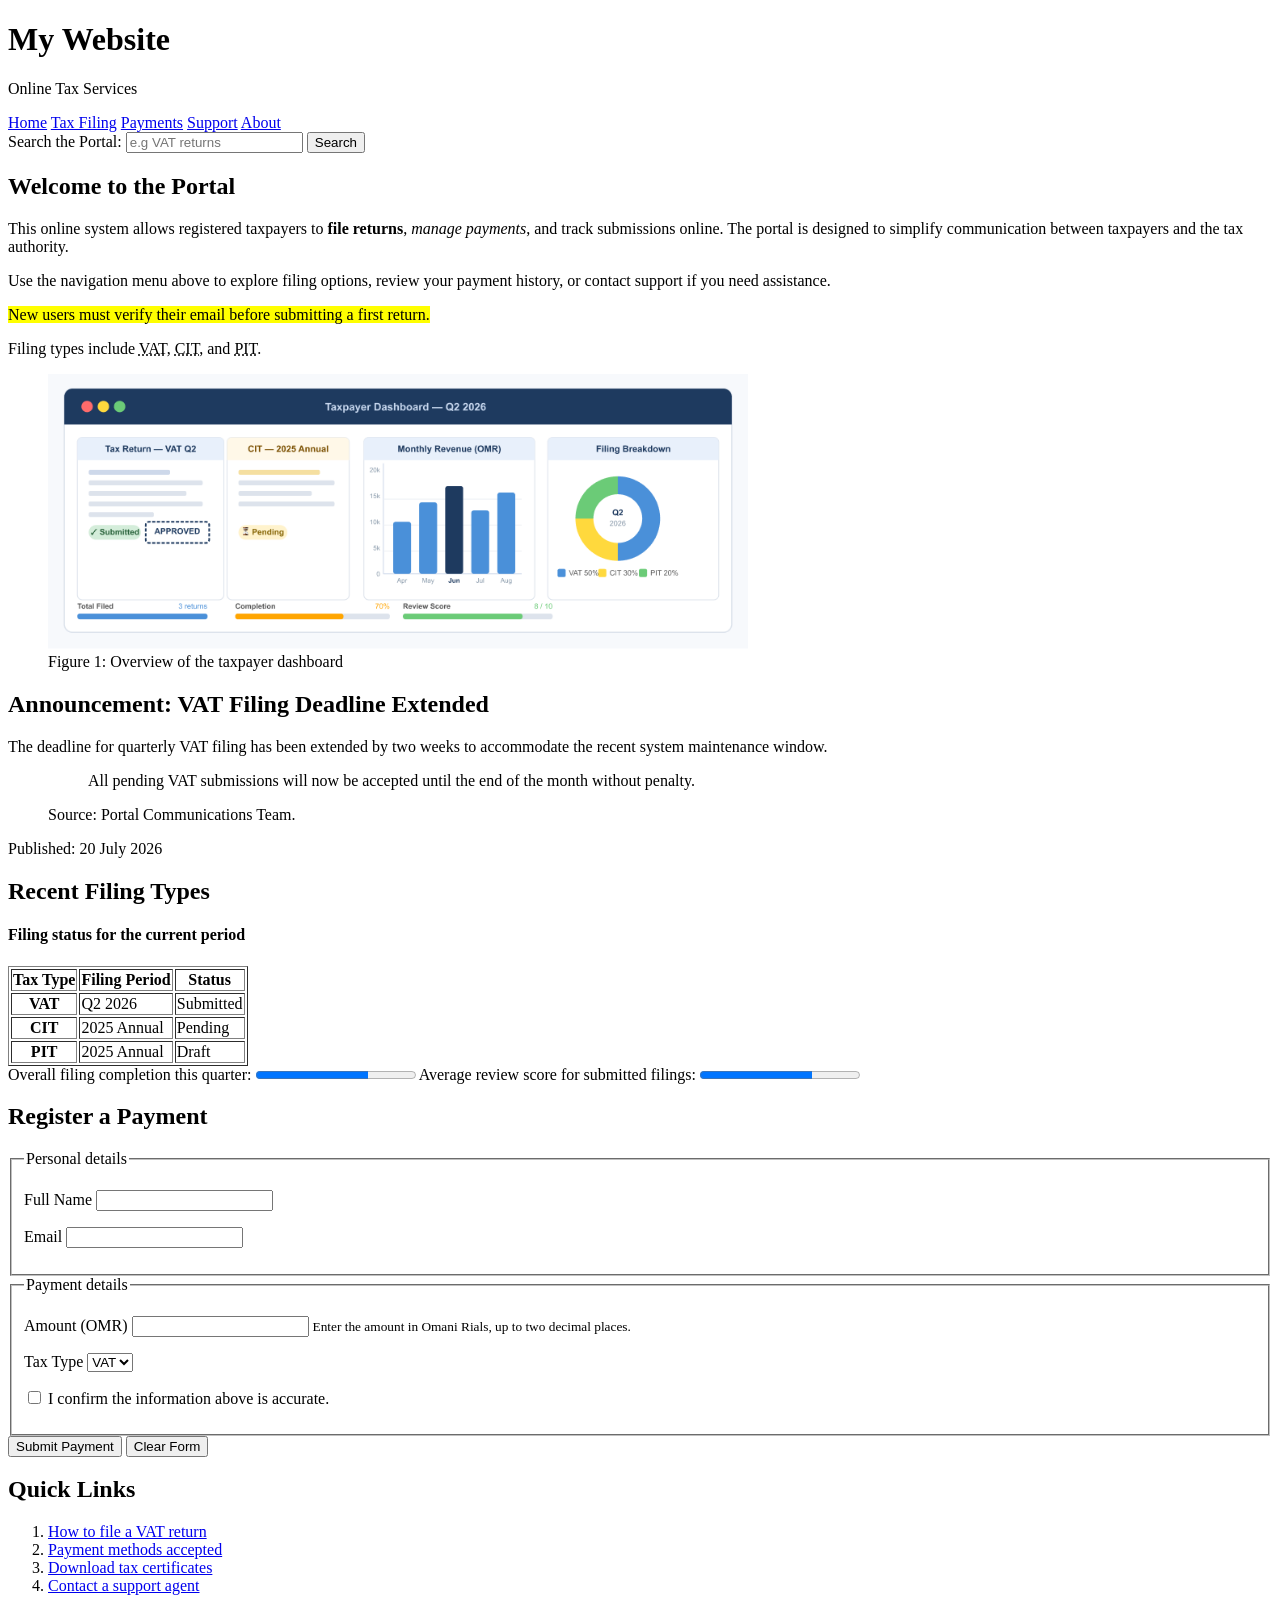
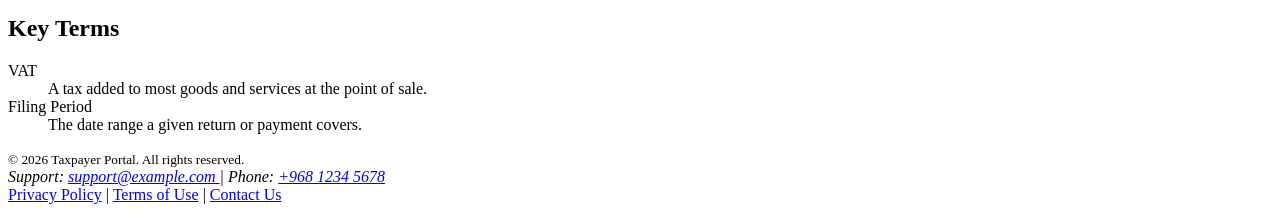
==== index.html @ d5909c25 "Add files via upload" ====
<!DOCTYPE html>
<html lang="en">
<head>
    <meta charset="UTF-8">
    <meta name="viewport" content="width=device-width, initial-scale=1.0">
    <title>My HTML Practice</title>
</head>
<body>

    <header>
        <h1>My Website</h1>
        <p> Online Tax Services </p>
        <nav>
            <a href="Home">Home</a>
            <a href="Tax Filing">Tax Filing</a>
            <a href="Payment">Payments</a>
            <a href="Support">Support</a>
            <a href="About">About</a>
        </nav>
        <form>
            <label for="search">Search the Portal:</label>
            <input type="text" id="search" name="search" placeholder="e.g VAT returns">
            <button type="submit">Search</button>
        </form>
    </header>
    <main>
<section id="home">

    <h2>Welcome to the Portal</h2>

    <p>
        This online system allows registered taxpayers to
        <b>file returns</b>, <i>manage payments</i>, and track submissions
        online. The portal is designed to simplify communication
        between taxpayers and the tax authority.
    </p>

    <p>
        Use the navigation menu above to explore filing options,
        review your payment history, or contact support if you
        need assistance.
    </p>

    <p>
        <mark>New users must verify their email before submitting
            a first return.</mark>
    </p>

    <p>
        Filing types include
        <abbr title="Value Added Tax">VAT</abbr>,
        <abbr title="Corporate Income Tax">CIT</abbr>, and
        <abbr title="Personal Income Tax">PIT</abbr>.
    </p>

    <figure>
        <img src="Figure.png" alt="Taxpayer dashboard showing filing information" width="700">

        <figcaption>
            Figure 1: Overview of the taxpayer dashboard
        </figcaption>
    </figure>

</section>
    </main>
<article>

    <h2>Announcement: VAT Filing Deadline Extended</h2>

    <p>
        The deadline for quarterly VAT filing has been extended
        by two weeks to accommodate the recent system maintenance
        window.
    </p>

    <figure>
        <blockquote>
            <p>
                All pending VAT submissions will now be accepted
                until the end of the month without penalty.
            </p>
        </blockquote>

        <figcaption>
            Source: Portal Communications Team.
        </figcaption>
    </figure>

    <p>
        Published:
        <time datetime="2026-07-20">20 July 2026</time>
    </p>

</article>
</footer>
<section>
    <h2>Recent Filing Types</h2>
    <h4> Filing status for the current period</h4>
<table border ="1">
<tr>
    <th>Tax Type</th>
    <th>Filing Period</th>
    <th>Status</th>
</tr>

<tr>
    <th>VAT </th>
    <td>Q2 2026</td>
    <td>Submitted</td>
</tr>
<tr>
    <th>CIT</th>
    <td>2025 Annual</td>
    <td>Pending</td>
</tr>
<tr>
    <th>PIT</th>
    <td>2025 Annual</td>
    <td>Draft</td>
</tr>
</table>
<div>
    <label for="completion">Overall filing completion this quarter:</label>
    <progress id="completion" value="70" max="100">70%</progress>
    <label for="completion">Average review score for submitted filings:</label>
<progress id="completion" value="70" max="100">70%</progress>
</div>
</section>
<section id="payments">

    <h2>Register a Payment</h2>

    <form>

        <fieldset>

            <legend>Personal details</legend>

            <p>
                <label for="fullname">Full Name</label>
                <input type="text" id="fullname" name="fullname" required>
            </p>

            <p>
                <label for="email">Email</label>
                <input type="email" id="email" name="email" required>
            </p>

        </fieldset>

        <fieldset>

            <legend>Payment details</legend>

            <p>
                <label for="amount">Amount (OMR)</label>

                <input type="number" id="amount" name="amount" min="0" step="0.01" required>

                <small>
                    Enter the amount in Omani Rials,
                    up to two decimal places.
                </small>
            </p>

            <p>
                <label for="tax-type">Tax Type</label>

                <select id="tax-type" name="tax-type">
                    <option value="vat">VAT</option>
                    <option value="cit">CIT</option>
                    <option value="pit">PIT</option>
                </select>
            </p>

            <p>
                <input type="checkbox" id="confirmation" name="confirmation" required>

                <label for="confirmation">
                    I confirm the information above is accurate.
                </label>
            </p>

        </fieldset>

        <button type="submit">Submit Payment</button>
        <button type="reset">Clear Form</button>

    </form>

</section>
<section>
    <h2>Quick Links</h2>
    <ol>
        <li><a href="#">How to file a VAT return</a></li>
        <li><a href="#">Payment methods accepted</a></li>
        <li><a href="#">Download tax certificates</a></li>
        <li><a href="#">Contact a support agent</a></li>
    </ol>
    </section>

<section>
</nav>
<section>

    <h2>Key Terms</h2>

    <dl>

        <dt>VAT</dt>
        <dd>
            A tax added to most goods and services
            at the point of sale.
        </dd>

        <dt>Filing Period</dt>
        <dd>
            The date range a given return or payment covers.
        </dd>

    </dl>

</section>
<footer>

    <small>
        © 2026 Taxpayer Portal. All rights reserved.
    </small>

    <address>

        Support:
        <a href="mailto:support@example.com">
            support@example.com
        </a>

        | Phone:
        <a href="tel:+96812345678">
            +968 1234 5678
        </a>

    </address>

    <nav>
        <a href="#privacy">Privacy Policy</a> |
        <a href="#terms">Terms of Use</a> |
        <a href="#support">Contact Us</a>
    </nav>

</footer>
</body>
</html>
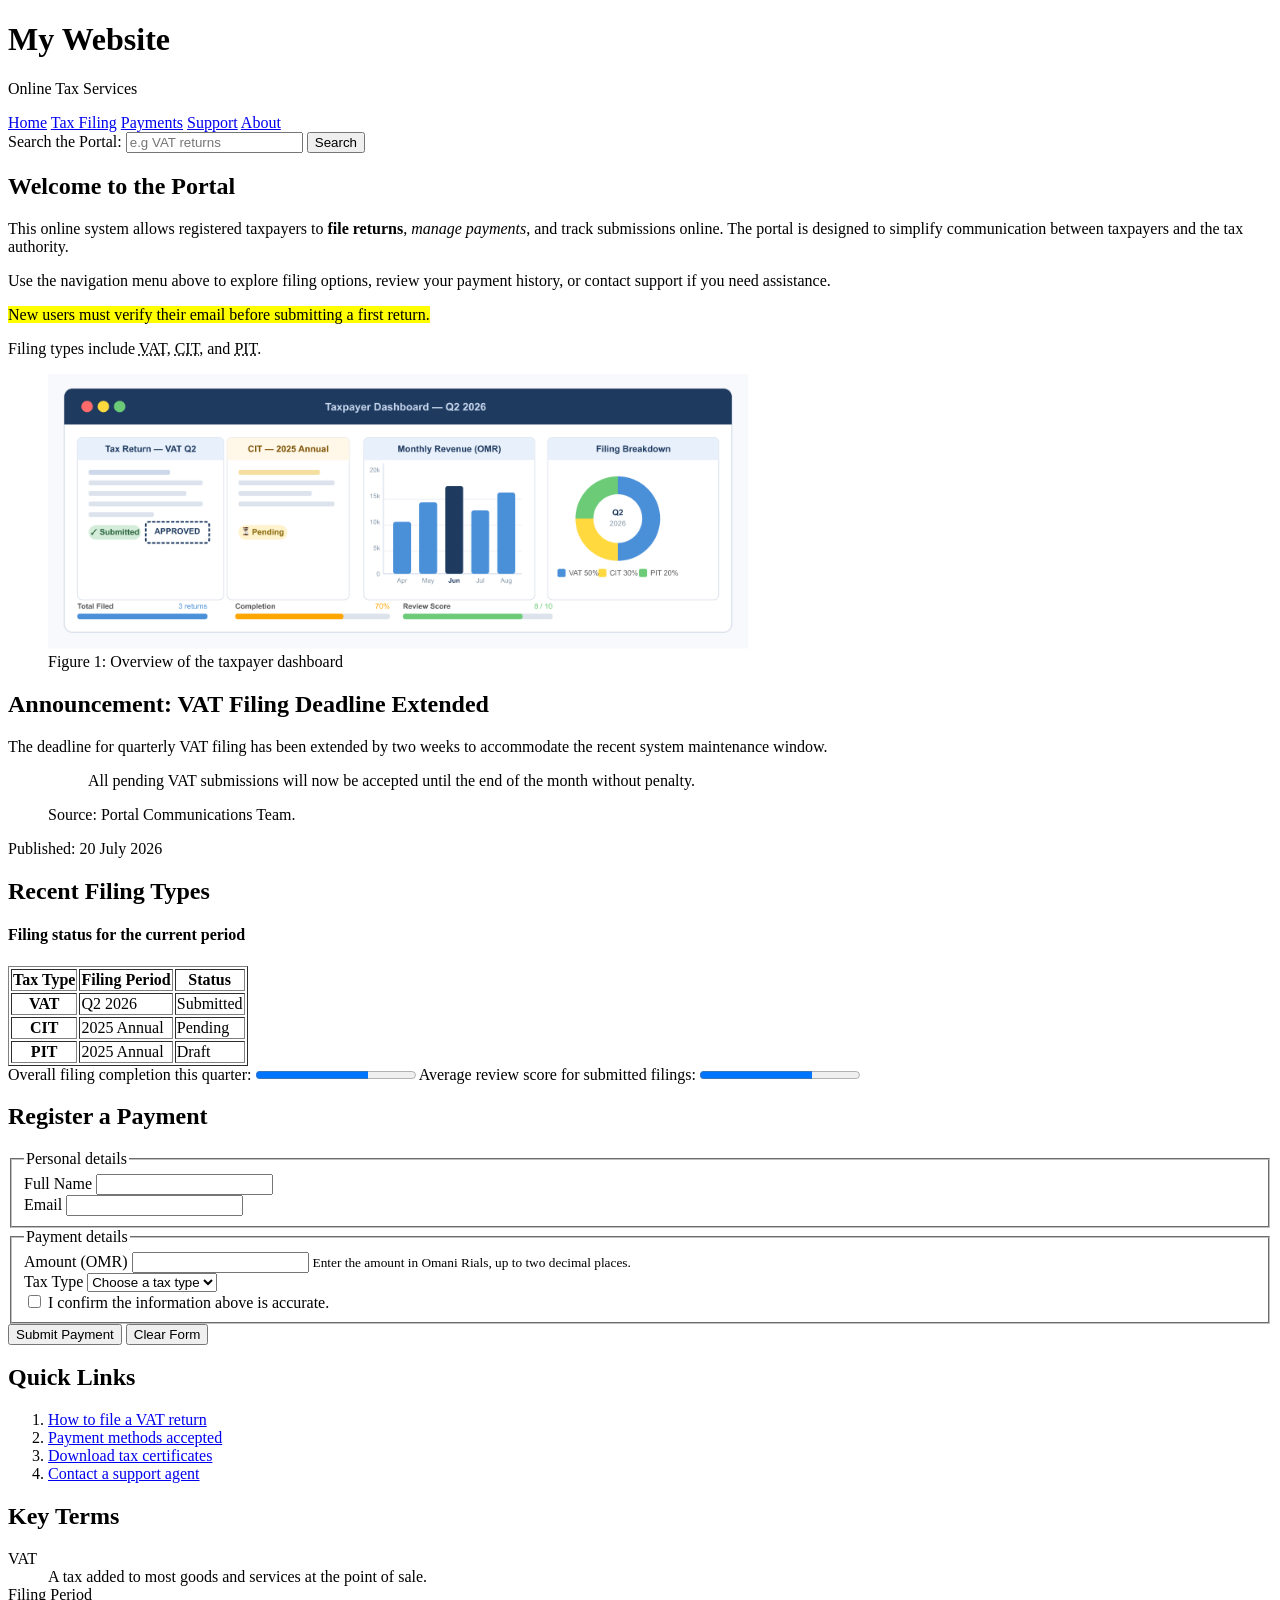
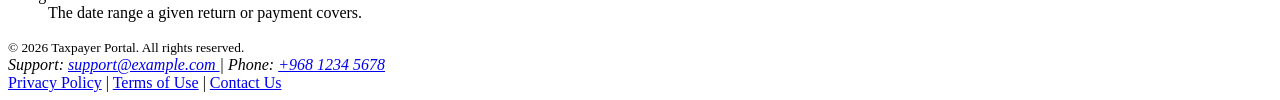
==== commit 79749704: "Complete HTML practice page" ====
--- a/index.html
+++ b/index.html
@@ -1,252 +1,256 @@
-<!DOCTYPE html>
-<html lang="en">
-<head>
-    <meta charset="UTF-8">
-    <meta name="viewport" content="width=device-width, initial-scale=1.0">
-    <title>My HTML Practice</title>
-</head>
-<body>
-
-    <header>
-        <h1>My Website</h1>
-        <p> Online Tax Services </p>
-        <nav>
-            <a href="Home">Home</a>
-            <a href="Tax Filing">Tax Filing</a>
-            <a href="Payment">Payments</a>
-            <a href="Support">Support</a>
-            <a href="About">About</a>
-        </nav>
-        <form>
-            <label for="search">Search the Portal:</label>
-            <input type="text" id="search" name="search" placeholder="e.g VAT returns">
-            <button type="submit">Search</button>
-        </form>
-    </header>
-    <main>
-<section id="home">
-
-    <h2>Welcome to the Portal</h2>
-
-    <p>
-        This online system allows registered taxpayers to
-        <b>file returns</b>, <i>manage payments</i>, and track submissions
-        online. The portal is designed to simplify communication
-        between taxpayers and the tax authority.
-    </p>
-
-    <p>
-        Use the navigation menu above to explore filing options,
-        review your payment history, or contact support if you
-        need assistance.
-    </p>
-
-    <p>
-        <mark>New users must verify their email before submitting
-            a first return.</mark>
-    </p>
-
-    <p>
-        Filing types include
-        <abbr title="Value Added Tax">VAT</abbr>,
-        <abbr title="Corporate Income Tax">CIT</abbr>, and
-        <abbr title="Personal Income Tax">PIT</abbr>.
-    </p>
-
-    <figure>
-        <img src="Figure.png" alt="Taxpayer dashboard showing filing information" width="700">
-
-        <figcaption>
-            Figure 1: Overview of the taxpayer dashboard
-        </figcaption>
-    </figure>
-
-</section>
-    </main>
-<article>
-
-    <h2>Announcement: VAT Filing Deadline Extended</h2>
-
-    <p>
-        The deadline for quarterly VAT filing has been extended
-        by two weeks to accommodate the recent system maintenance
-        window.
-    </p>
-
-    <figure>
-        <blockquote>
-            <p>
-                All pending VAT submissions will now be accepted
-                until the end of the month without penalty.
-            </p>
-        </blockquote>
-
-        <figcaption>
-            Source: Portal Communications Team.
-        </figcaption>
-    </figure>
-
-    <p>
-        Published:
-        <time datetime="2026-07-20">20 July 2026</time>
-    </p>
-
-</article>
-</footer>
-<section>
-    <h2>Recent Filing Types</h2>
-    <h4> Filing status for the current period</h4>
-<table border ="1">
-<tr>
-    <th>Tax Type</th>
-    <th>Filing Period</th>
-    <th>Status</th>
-</tr>
-
-<tr>
-    <th>VAT </th>
-    <td>Q2 2026</td>
-    <td>Submitted</td>
-</tr>
-<tr>
-    <th>CIT</th>
-    <td>2025 Annual</td>
-    <td>Pending</td>
-</tr>
-<tr>
-    <th>PIT</th>
-    <td>2025 Annual</td>
-    <td>Draft</td>
-</tr>
-</table>
-<div>
-    <label for="completion">Overall filing completion this quarter:</label>
-    <progress id="completion" value="70" max="100">70%</progress>
-    <label for="completion">Average review score for submitted filings:</label>
-<progress id="completion" value="70" max="100">70%</progress>
-</div>
-</section>
-<section id="payments">
-
-    <h2>Register a Payment</h2>
-
-    <form>
-
-        <fieldset>
-
-            <legend>Personal details</legend>
-
-            <p>
-                <label for="fullname">Full Name</label>
-                <input type="text" id="fullname" name="fullname" required>
-            </p>
-
-            <p>
-                <label for="email">Email</label>
-                <input type="email" id="email" name="email" required>
-            </p>
-
-        </fieldset>
-
-        <fieldset>
-
-            <legend>Payment details</legend>
-
-            <p>
-                <label for="amount">Amount (OMR)</label>
-
-                <input type="number" id="amount" name="amount" min="0" step="0.01" required>
-
-                <small>
-                    Enter the amount in Omani Rials,
-                    up to two decimal places.
-                </small>
-            </p>
-
-            <p>
-                <label for="tax-type">Tax Type</label>
-
-                <select id="tax-type" name="tax-type">
-                    <option value="vat">VAT</option>
-                    <option value="cit">CIT</option>
-                    <option value="pit">PIT</option>
-                </select>
-            </p>
-
-            <p>
-                <input type="checkbox" id="confirmation" name="confirmation" required>
-
-                <label for="confirmation">
-                    I confirm the information above is accurate.
-                </label>
-            </p>
-
-        </fieldset>
-
-        <button type="submit">Submit Payment</button>
-        <button type="reset">Clear Form</button>
-
-    </form>
-
-</section>
-<section>
-    <h2>Quick Links</h2>
-    <ol>
-        <li><a href="#">How to file a VAT return</a></li>
-        <li><a href="#">Payment methods accepted</a></li>
-        <li><a href="#">Download tax certificates</a></li>
-        <li><a href="#">Contact a support agent</a></li>
-    </ol>
-    </section>
-
-<section>
-</nav>
-<section>
-
-    <h2>Key Terms</h2>
-
-    <dl>
-
-        <dt>VAT</dt>
-        <dd>
-            A tax added to most goods and services
-            at the point of sale.
-        </dd>
-
-        <dt>Filing Period</dt>
-        <dd>
-            The date range a given return or payment covers.
-        </dd>
-
-    </dl>
-
-</section>
-<footer>
-
-    <small>
-        © 2026 Taxpayer Portal. All rights reserved.
-    </small>
-
-    <address>
-
-        Support:
-        <a href="mailto:support@example.com">
-            support@example.com
-        </a>
-
-        | Phone:
-        <a href="tel:+96812345678">
-            +968 1234 5678
-        </a>
-
-    </address>
-
-    <nav>
-        <a href="#privacy">Privacy Policy</a> |
-        <a href="#terms">Terms of Use</a> |
-        <a href="#support">Contact Us</a>
-    </nav>
-
-</footer>
-</body>
+<!DOCTYPE html>
+<html lang="en">
+<head>
+    <meta charset="UTF-8">
+    <meta name="viewport" content="width=device-width, initial-scale=1.0">
+    <title>My HTML Practice</title>
+</head>
+<body>
+
+    <header>
+        <h1>My Website</h1>
+        <p> Online Tax Services </p>
+        <nav>
+            <a href="Home">Home</a>
+            <a href="Tax Filing">Tax Filing</a>
+            <a href="Payment">Payments</a>
+            <a href="Support">Support</a>
+            <a href="About">About</a>
+        </nav>
+        <form>
+            <label for="search">Search the Portal:</label>
+            <input type="text" id="search" name="search" placeholder="e.g VAT returns">
+            <button type="submit">Search</button>
+        </form>
+    </header>
+    <main>
+<section id="home">
+
+    <h2>Welcome to the Portal</h2>
+
+    <p>
+        This online system allows registered taxpayers to
+        <b>file returns</b>, <i>manage payments</i>, and track submissions
+        online. The portal is designed to simplify communication
+        between taxpayers and the tax authority.
+    </p>
+
+    <p>
+        Use the navigation menu above to explore filing options,
+        review your payment history, or contact support if you
+        need assistance.
+    </p>
+
+    <p>
+        <mark>New users must verify their email before submitting
+            a first return.</mark>
+    </p>
+
+    <p>
+        Filing types include
+        <abbr title="Value Added Tax">VAT</abbr>,
+        <abbr title="Corporate Income Tax">CIT</abbr>, and
+        <abbr title="Personal Income Tax">PIT</abbr>.
+    </p>
+
+    <figure>
+        <img src="Figure.png" alt="Taxpayer dashboard showing filing information" width="700">
+
+        <figcaption>
+            Figure 1: Overview of the taxpayer dashboard
+        </figcaption>
+    </figure>
+
+</section>
+    </main>
+<article>
+
+    <h2>Announcement: VAT Filing Deadline Extended</h2>
+
+    <p>
+        The deadline for quarterly VAT filing has been extended
+        by two weeks to accommodate the recent system maintenance
+        window.
+    </p>
+
+    <figure>
+        <blockquote>
+            <p>
+                All pending VAT submissions will now be accepted
+                until the end of the month without penalty.
+            </p>
+        </blockquote>
+
+        <figcaption>
+            Source: Portal Communications Team.
+        </figcaption>
+    </figure>
+
+    <p>
+        Published:
+        <time datetime="2026-07-20">20 July 2026</time>
+    </p>
+
+</article>
+</footer>
+<section>
+    <h2>Recent Filing Types</h2>
+    <h4> Filing status for the current period</h4>
+<table border ="1">
+<tr>
+    <th>Tax Type</th>
+    <th>Filing Period</th>
+    <th>Status</th>
+</tr>
+
+<tr>
+    <th>VAT </th>
+    <td>Q2 2026</td>
+    <td>Submitted</td>
+</tr>
+<tr>
+    <th>CIT</th>
+    <td>2025 Annual</td>
+    <td>Pending</td>
+</tr>
+<tr>
+    <th>PIT</th>
+    <td>2025 Annual</td>
+    <td>Draft</td>
+</tr>
+</table>
+<div>
+    <label for="completion">Overall filing completion this quarter:</label>
+    <progress id="completion" value="70" max="100">70%</progress>
+    <label for="completion">Average review score for submitted filings:</label>
+<progress id="completion" value="70" max="100">70%</progress>
+</div>
+</section>
+<section id="payments">
+
+    <h2>Register a Payment</h2>
+<form>
+
+    <fieldset>
+        <legend>Personal details</legend>
+
+        <div>
+            <label for="fullname">Full Name</label>
+            <input type="text" id="fullname" name="fullname" required>
+        </div>
+
+        <div>
+            <label for="email">Email</label>
+            <input type="email" id="email" name="email" required>
+        </div>
+    </fieldset>
+
+    <fieldset>
+        <legend>Payment details</legend>
+
+        <div>
+            <label for="amount">Amount (OMR)</label>
+            <input type="number" id="amount" name="amount" min="0" list="amount-options" step="0.01" required>
+            <datalist id ="amount-options">
+            <option value="100">
+            <option value ="500">
+            <option value ="1000">
+            </datalist>
+
+
+            <small>
+                Enter the amount in Omani Rials, up to two decimal places.
+            </small>
+        </div>
+
+        <div>
+            <label for="tax-type">Tax Type</label>
+
+            <select id="tax-type" name="tax-type" required>
+                <option value="">Choose a tax type</option>
+                <option value="vat">VAT</option>
+                <option value="cit">CIT</option>
+                <option value="pit">PIT</option>
+
+            </select>
+        </div>
+
+        <div>
+            <input type="checkbox" id="confirmation" name="confirmation" required>
+
+
+            <label for="confirmation">
+                I confirm the information above is accurate.
+            </label>
+        </div>
+
+    </fieldset>
+
+    <button type="submit">Submit Payment</button>
+    <button type="reset">Clear Form</button>
+
+
+</form>
+</section>
+
+<section>
+    <h2>Quick Links</h2>
+    <ol>
+        <li><a href="#">How to file a VAT return</a></li>
+        <li><a href="#">Payment methods accepted</a></li>
+        <li><a href="#">Download tax certificates</a></li>
+        <li><a href="#">Contact a support agent</a></li>
+    </ol>
+    </section>
+
+<section>
+</nav>
+<section>
+
+    <h2>Key Terms</h2>
+
+    <dl>
+
+        <dt>VAT</dt>
+        <dd>
+            A tax added to most goods and services
+            at the point of sale.
+        </dd>
+
+        <dt>Filing Period</dt>
+        <dd>
+            The date range a given return or payment covers.
+        </dd>
+
+    </dl>
+
+</section>
+<footer>
+
+    <small>
+        © 2026 Taxpayer Portal. All rights reserved.
+    </small>
+
+    <address>
+
+        Support:
+        <a href="mailto:support@example.com">
+            support@example.com
+        </a>
+
+        | Phone:
+        <a href="tel:+96812345678">
+            +968 1234 5678
+        </a>
+
+    </address>
+
+    <nav>
+        <a href="#privacy">Privacy Policy</a> |
+        <a href="#terms">Terms of Use</a> |
+        <a href="#support">Contact Us</a>
+    </nav>
+
+</footer>
+</body>
 </html>
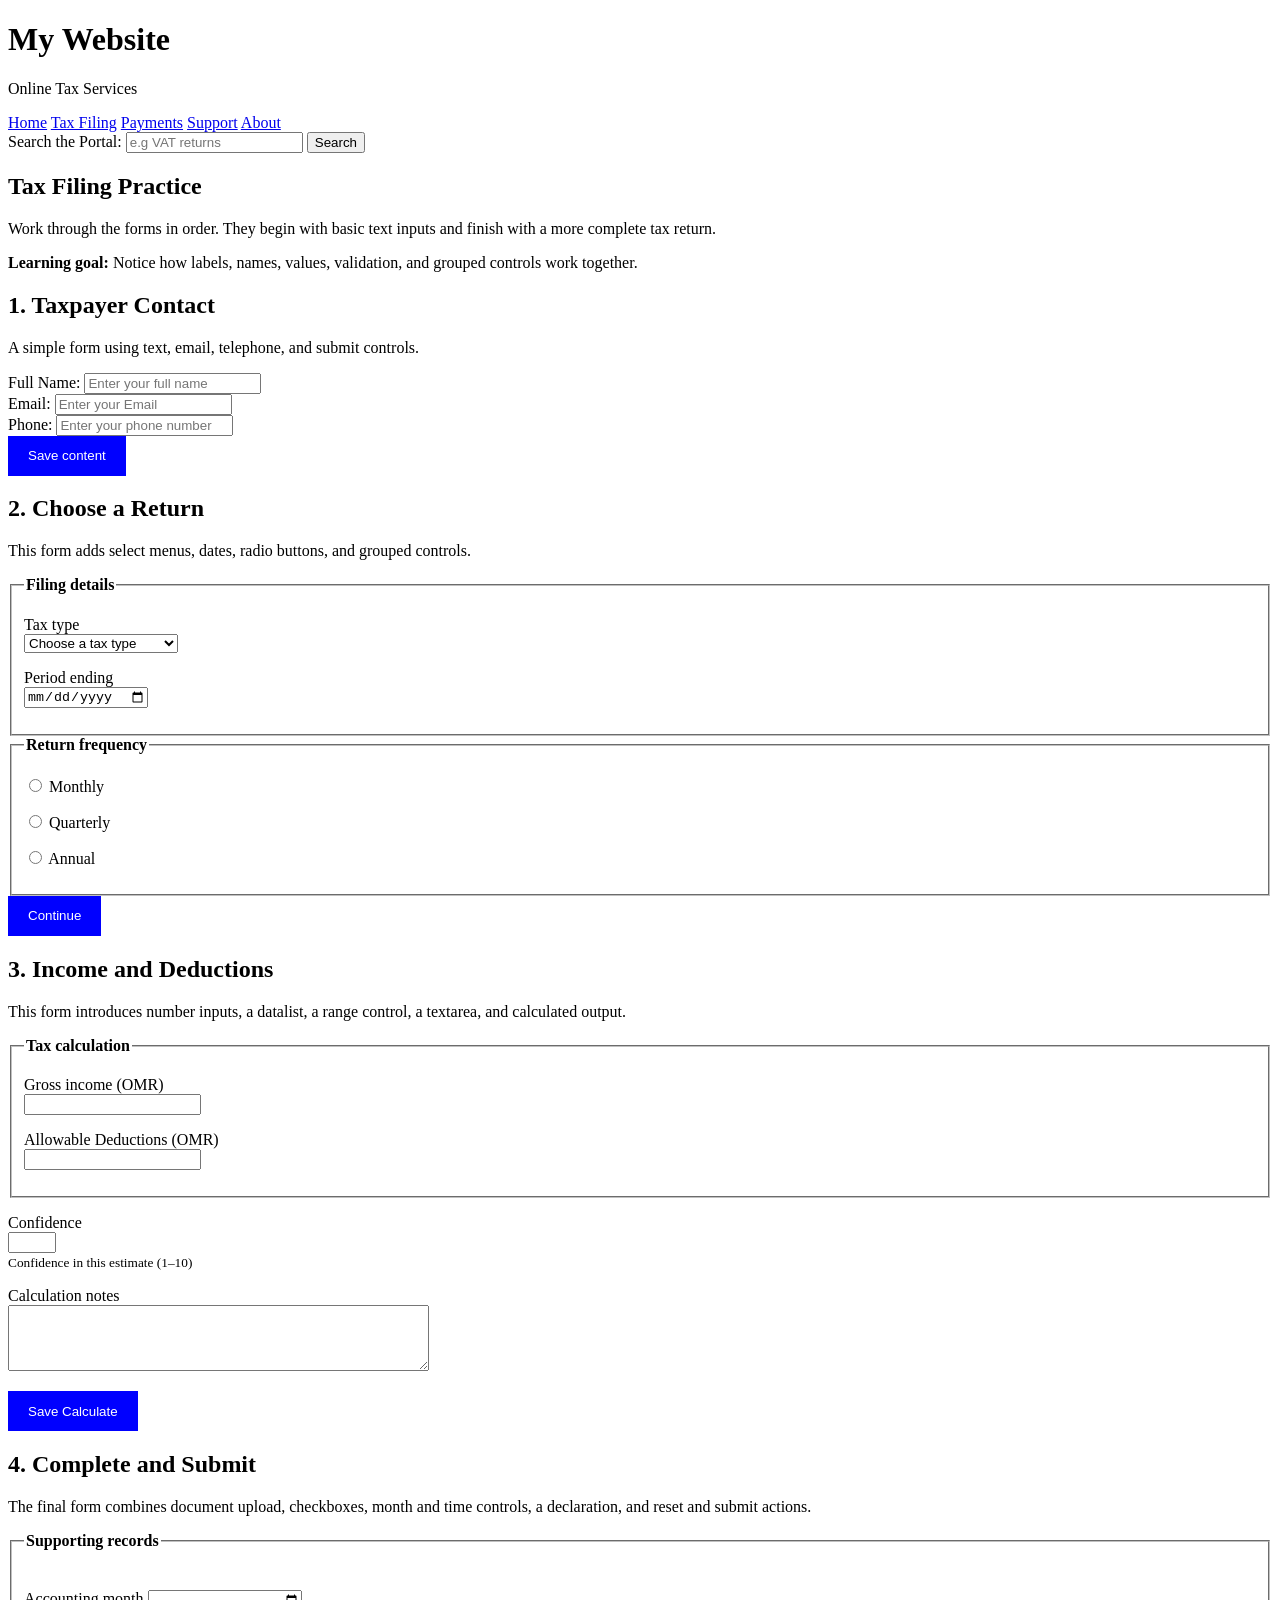
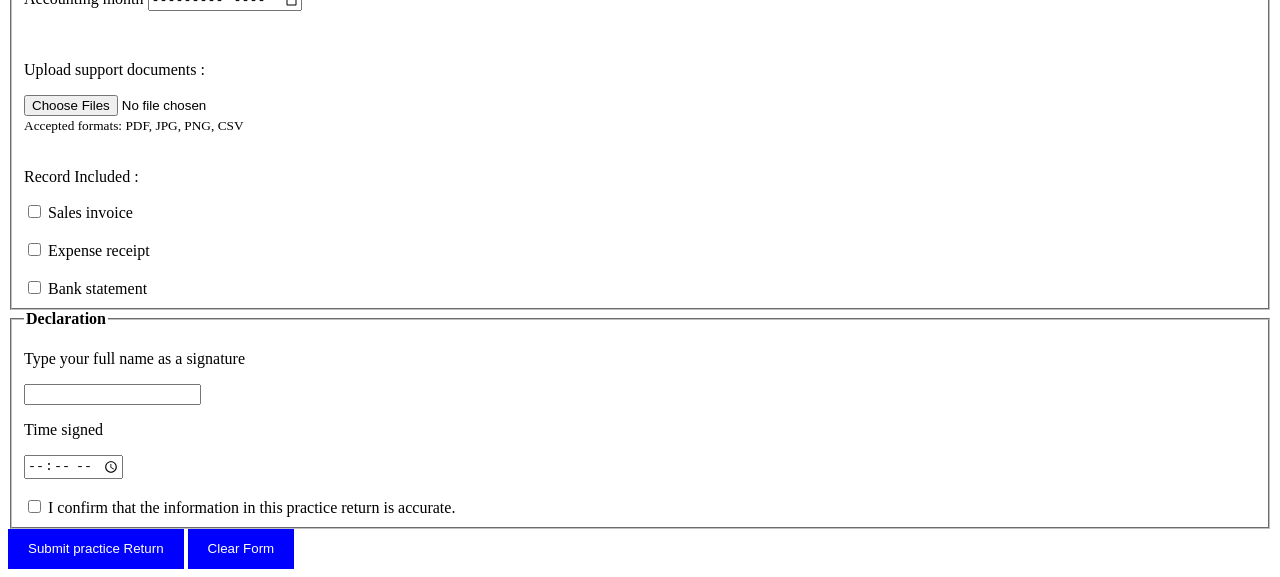
==== commit b1e417c3: "Complete Practice 3.1 forms" ====
--- a/index.html
+++ b/index.html
@@ -23,234 +23,202 @@
             <button type="submit">Search</button>
         </form>
     </header>
-    <main>
-<section id="home">
-
-    <h2>Welcome to the Portal</h2>
-
-    <p>
-        This online system allows registered taxpayers to
-        <b>file returns</b>, <i>manage payments</i>, and track submissions
-        online. The portal is designed to simplify communication
-        between taxpayers and the tax authority.
-    </p>
-
-    <p>
-        Use the navigation menu above to explore filing options,
-        review your payment history, or contact support if you
-        need assistance.
-    </p>
-
-    <p>
-        <mark>New users must verify their email before submitting
-            a first return.</mark>
-    </p>
-
-    <p>
-        Filing types include
-        <abbr title="Value Added Tax">VAT</abbr>,
-        <abbr title="Corporate Income Tax">CIT</abbr>, and
-        <abbr title="Personal Income Tax">PIT</abbr>.
-    </p>
-
-    <figure>
-        <img src="Figure.png" alt="Taxpayer dashboard showing filing information" width="700">
-
-        <figcaption>
-            Figure 1: Overview of the taxpayer dashboard
-        </figcaption>
-    </figure>
-
-</section>
-    </main>
-<article>
-
-    <h2>Announcement: VAT Filing Deadline Extended</h2>
-
-    <p>
-        The deadline for quarterly VAT filing has been extended
-        by two weeks to accommodate the recent system maintenance
-        window.
-    </p>
-
-    <figure>
-        <blockquote>
+<main>
+    <section id="home">
+        <h2>Tax Filing Practice</h2>
+
+        <p>
+            Work through the forms in order. They begin with
+            basic text inputs and finish with a more complete
+            tax return.
+        </p>
+
+        <p>
+            <strong>Learning goal:</strong>
+            Notice how labels, names, values, validation,
+            and grouped controls work together.
+        </p>
+    </section>
+
+    <section id="tax-filing">
+        <h2>1. Taxpayer Contact</h2>
+
+        <p>
+            A simple form using text, email, telephone, and submit controls.
+        </p>
+
+        <form>
+            <div>
+                <label for="full-name">Full Name:</label>
+                <input type="text" id="full-name" name="full-name" placeholder="Enter your full name" required>
+            </div>
+
+            <div>
+                <label for="email">Email:</label>
+                <input type="email" id="email" name="email" placeholder="Enter your Email" required>
+            </div>
+
+            <div>
+                <label for="phone">Phone:</label>
+                <input type="tel" id="phone" name="phone" placeholder="Enter your phone number" required>
+            </div>
+
+            <button type="submit"
+                style="background-color: blue; border: none; height: 40px; padding: 10px 20px; color: white;">
+                Save content
+            </button>
+        </form>
+    </section>
+
+    <section id="payment">
+        <h2>2. Choose a Return</h2>
+
+        <p>
+            This form adds select menus, dates,
+            radio buttons, and grouped controls.
+        </p>
+
+        <form>
+            <fieldset>
+                <legend><strong>Filing details</strong></legend>
+
+                <p>
+                    <label for="tax-type">Tax type</label><br>
+
+                    <select id="tax-type" name="tax-type" required>
+                        <option value="">Choose a tax type</option>
+                        <option value="VAT">VAT</option>
+                        <option value="CIT">Corporate Income Tax</option>
+                        <option value="PIT">Personal Income Tax</option>
+                    </select>
+                </p>
+
+                <p>
+                    <label for="period">Period ending</label><br>
+                    <input type="date" id="period" name="period">
+                </p>
+            </fieldset>
+
+            <fieldset>
+                <legend><strong>Return frequency</strong></legend>
+
+                <p>
+                    <input type="radio" id="monthly" name="frequency" value="monthly">
+                    <label for="monthly">Monthly</label>
+                </p>
+
+                <p>
+                    <input type="radio" id="quarterly" name="frequency" value="quarterly">
+                    <label for="quarterly">Quarterly</label>
+                </p>
+
+                <p>
+                    <input type="radio" id="annual" name="frequency" value="annual">
+                    <label for="annual">Annual</label>
+                </p>
+            </fieldset>
+
+            <button type="submit"
+                style="background-color: blue; border: none; height: 40px; padding: 10px 20px; color: white;">
+                Continue
+            </button>
+        </form>
+    </section>
+    <section>
+        <h2>3. Income and Deductions </h2>
+        <p>
+            This form introduces number inputs, a datalist,
+            a range control, a textarea, and calculated output.
+        </p>
+        <form>
+            <fieldset>
+                <legend><strong>Tax calculation</strong></legend>
+                <p>
+                    <label for="gross-income">Gross income (OMR)</label>
+                    <br>
+                    <input type="number" id="gross-income" name="gross-income" min="0" step="0.01" required>
+                </p>
+                <p>
+                    <label for="Allowable-deductions"> Allowable Deductions (OMR)</label>
+                    <br>
+                    <input type="number" id="Allowable-deductions" name="Allowable-deductions" min="0" step="0.01"
+                        required>
+                </p>
+            </fieldset>
             <p>
-                All pending VAT submissions will now be accepted
-                until the end of the month without penalty.
+                <label for="confedence">Confidence</label>
+                <br>
+                <input type="number" id="confedence" name="confedence" min="1" max="10">
+                <br>
+                <small>Confidence in this estimate (1–10)</small>
             </p>
-        </blockquote>
-
-        <figcaption>
-            Source: Portal Communications Team.
-        </figcaption>
-    </figure>
-
-    <p>
-        Published:
-        <time datetime="2026-07-20">20 July 2026</time>
-    </p>
-
-</article>
-</footer>
-<section>
-    <h2>Recent Filing Types</h2>
-    <h4> Filing status for the current period</h4>
-<table border ="1">
-<tr>
-    <th>Tax Type</th>
-    <th>Filing Period</th>
-    <th>Status</th>
-</tr>
-
-<tr>
-    <th>VAT </th>
-    <td>Q2 2026</td>
-    <td>Submitted</td>
-</tr>
-<tr>
-    <th>CIT</th>
-    <td>2025 Annual</td>
-    <td>Pending</td>
-</tr>
-<tr>
-    <th>PIT</th>
-    <td>2025 Annual</td>
-    <td>Draft</td>
-</tr>
-</table>
-<div>
-    <label for="completion">Overall filing completion this quarter:</label>
-    <progress id="completion" value="70" max="100">70%</progress>
-    <label for="completion">Average review score for submitted filings:</label>
-<progress id="completion" value="70" max="100">70%</progress>
-</div>
-</section>
-<section id="payments">
-
-    <h2>Register a Payment</h2>
-<form>
-
-    <fieldset>
-        <legend>Personal details</legend>
-
-        <div>
-            <label for="fullname">Full Name</label>
-            <input type="text" id="fullname" name="fullname" required>
-        </div>
-
-        <div>
-            <label for="email">Email</label>
-            <input type="email" id="email" name="email" required>
-        </div>
-    </fieldset>
-
-    <fieldset>
-        <legend>Payment details</legend>
-
-        <div>
-            <label for="amount">Amount (OMR)</label>
-            <input type="number" id="amount" name="amount" min="0" list="amount-options" step="0.01" required>
-            <datalist id ="amount-options">
-            <option value="100">
-            <option value ="500">
-            <option value ="1000">
-            </datalist>
-
-
-            <small>
-                Enter the amount in Omani Rials, up to two decimal places.
-            </small>
-        </div>
-
-        <div>
-            <label for="tax-type">Tax Type</label>
-
-            <select id="tax-type" name="tax-type" required>
-                <option value="">Choose a tax type</option>
-                <option value="vat">VAT</option>
-                <option value="cit">CIT</option>
-                <option value="pit">PIT</option>
-
-            </select>
-        </div>
-
-        <div>
-            <input type="checkbox" id="confirmation" name="confirmation" required>
-
-
-            <label for="confirmation">
-                I confirm the information above is accurate.
-            </label>
-        </div>
-
-    </fieldset>
-
-    <button type="submit">Submit Payment</button>
-    <button type="reset">Clear Form</button>
-
-
-</form>
-</section>
-
-<section>
-    <h2>Quick Links</h2>
-    <ol>
-        <li><a href="#">How to file a VAT return</a></li>
-        <li><a href="#">Payment methods accepted</a></li>
-        <li><a href="#">Download tax certificates</a></li>
-        <li><a href="#">Contact a support agent</a></li>
-    </ol>
-    </section>
-
-<section>
-</nav>
-<section>
-
-    <h2>Key Terms</h2>
-
-    <dl>
-
-        <dt>VAT</dt>
-        <dd>
-            A tax added to most goods and services
-            at the point of sale.
-        </dd>
-
-        <dt>Filing Period</dt>
-        <dd>
-            The date range a given return or payment covers.
-        </dd>
-
-    </dl>
-
-</section>
-<footer>
-
-    <small>
-        © 2026 Taxpayer Portal. All rights reserved.
-    </small>
-
-    <address>
-
-        Support:
-        <a href="mailto:support@example.com">
-            support@example.com
-        </a>
-
-        | Phone:
-        <a href="tel:+96812345678">
-            +968 1234 5678
-        </a>
-
-    </address>
-
-    <nav>
-        <a href="#privacy">Privacy Policy</a> |
-        <a href="#terms">Terms of Use</a> |
-        <a href="#support">Contact Us</a>
-    </nav>
-
-</footer>
+            <p>
+                <label for="Calculation-notes">Calculation notes</label>
+                <br>
+                <textarea id="Calculation-notes" name="Calculation-notes" rows="4" cols="50"></textarea>
+            </p>
+            <button type="submit"
+                style="background-color: blue; border: none; height: 40px; padding: 10px 20px; color: white;">
+                Save Calculate
+            </button>
+        </form>
+    </section>
+    <section>
+        <h2>4. Complete and Submit</h2>
+        <p> The final form combines document upload,
+            checkboxes, month and time controls, a declaration,
+            and reset and submit actions.</p>
+        <fieldset>
+            <legend><strong>Supporting records</strong></legend>
+            <br>
+            <p>
+                <label for="Accounting-month">Accounting month</label>
+                <input type="month" id="Accounting-month" name="Accounting-month" required>
+            </p>
+            <br>
+            <p>Upload support documents :</p>
+            <input type="file" id="support-documents" name="support-documents" accept=".pdf,.jpg ,.png ,.csv" multiple
+                required>
+            <br>
+            <small>Accepted formats: PDF, JPG, PNG, CSV</small>
+            <br> <br>
+            <p>Record Included :</p>
+            <input type="checkbox" id="Sales-invoice" name="Sales-invoice" value="Sales-invoice">
+            <label for="Sales-invoice">Sales invoice</label><br>
+            <br>
+            <input type="checkbox" id="Expense-receipt" name="Expense-receipt" value="Expense-receipt">
+            <label for="Expense-receipt">Expense receipt</label><br>
+            <br>
+            <input type="checkbox" id="Bank-statement" name="Bank-statement" value="Bank-statement">
+            <label for="Bank-statement">Bank statement</label><br>
+        </fieldset>
+        <fieldset>
+            <legend> <strong> Declaration</strong></legend>
+            <p>Type your full name as a signature</p>
+            <label for="signature"></label>
+            <input type="text" id="signature" name="signature" required>
+            <br>
+            <p>Time signed</p>
+            <label for="time-signed"></label>
+            <input type="time" id="time-signed" name="time-signed" required>
+            <br> <br>
+            <input type="checkbox" id="declaration" name="declaration" required>
+            <label for="declaration">I confirm that the information in this practice return is accurate.</label>
+        </fieldset>
+        <button type="submit"
+            style="background-color: blue; border: none; height: 40px; padding: 10px 20px; color: white;">
+            Submit practice Return
+        </button>
+        <button type="reset"
+            style="background-color: blue; border: none; height: 40px; padding: 10px 20px; color: white;">
+            Clear Form
+        </button>
+
+
+    </section>
+
+</main>
 </body>
-</html>+
+</html>
+
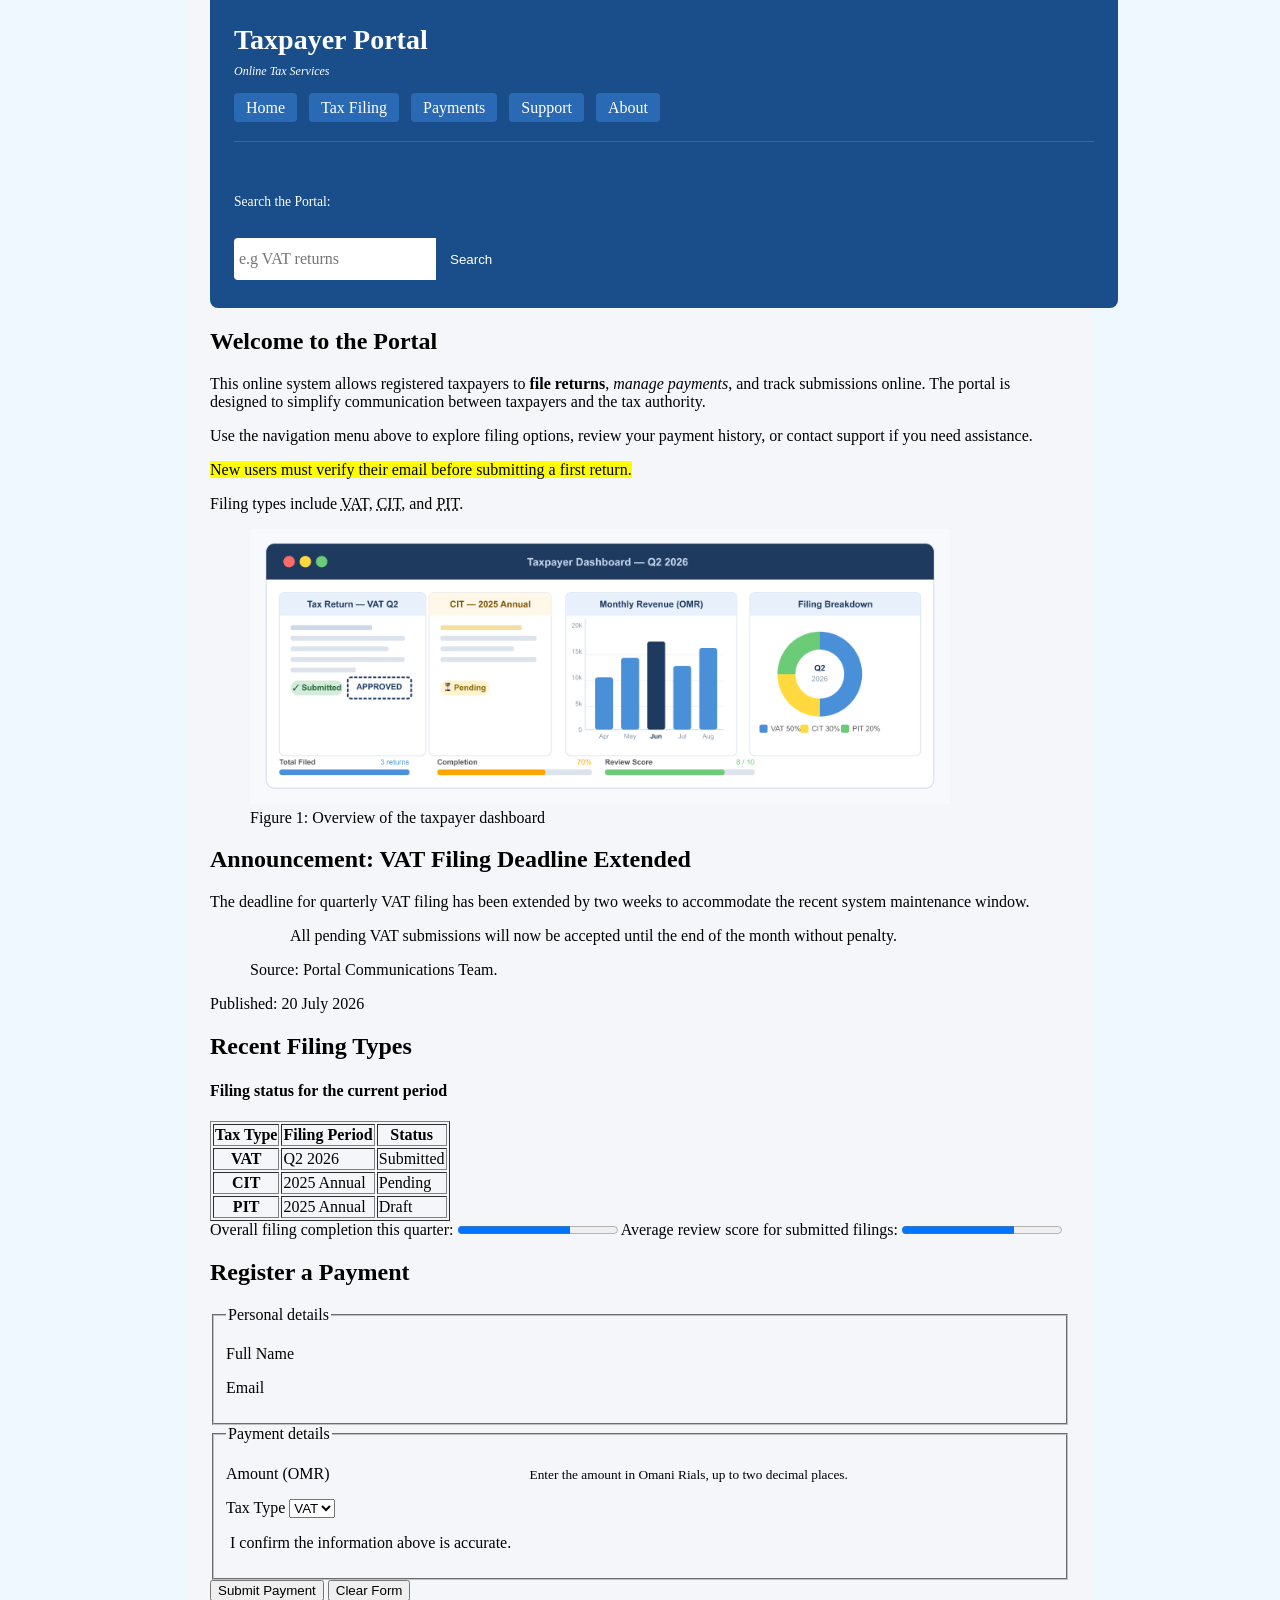
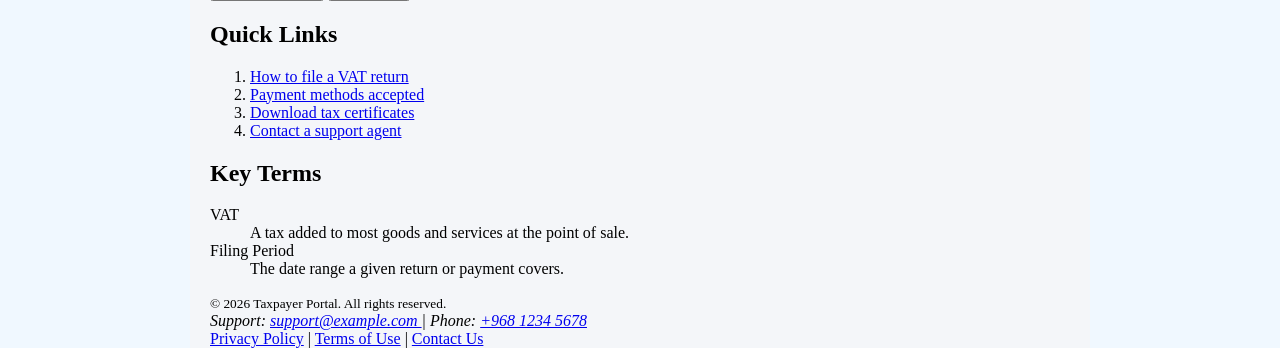
==== commit bbf1c32a: "Practice 4.1: Update HTML and add CSS" ====
--- a/index.html
+++ b/index.html
@@ -1,15 +1,18 @@
 <!DOCTYPE html>
 <html lang="en">
+
 <head>
     <meta charset="UTF-8">
     <meta name="viewport" content="width=device-width, initial-scale=1.0">
     <title>My HTML Practice</title>
+    <link rel="stylesheet" href="styles.css">
 </head>
+
 <body>
-
-    <header>
-        <h1>My Website</h1>
-        <p> Online Tax Services </p>
+    <div class="container">
+    <header class="header">
+        <h1>Taxpayer Portal</h1>
+        <p class="p1"> Online Tax Services </p>
         <nav>
             <a href="Home">Home</a>
             <a href="Tax Filing">Tax Filing</a>
@@ -17,207 +20,242 @@
             <a href="Support">Support</a>
             <a href="About">About</a>
         </nav>
+        <div class="line"></div>
+        <br>
         <form>
-            <label for="search">Search the Portal:</label>
-            <input type="text" id="search" name="search" placeholder="e.g VAT returns">
-            <button type="submit">Search</button>
+            <label class="search-label" for="search">Search the Portal:</label>
+            <div>
+                <input class="search-input" type="search" id="search" name="search" placeholder="e.g VAT returns">
+                <button type="submit" class="search-btn">Search</button>
+            </div>
         </form>
     </header>
-<main>
-    <section id="home">
-        <h2>Tax Filing Practice</h2>
+    <main>
+        <section id="home">
+
+            <h2>Welcome to the Portal</h2>
+
+            <p>
+                This online system allows registered taxpayers to
+                <b>file returns</b>, <i>manage payments</i>, and track submissions
+                online. The portal is designed to simplify communication
+                between taxpayers and the tax authority.
+            </p>
+
+            <p>
+                Use the navigation menu above to explore filing options,
+                review your payment history, or contact support if you
+                need assistance.
+            </p>
+
+            <p>
+                <mark>New users must verify their email before submitting
+                    a first return.</mark>
+            </p>
+
+            <p>
+                Filing types include
+                <abbr title="Value Added Tax">VAT</abbr>,
+                <abbr title="Corporate Income Tax">CIT</abbr>, and
+                <abbr title="Personal Income Tax">PIT</abbr>.
+            </p>
+
+            <figure>
+                <img src="Figure.png" alt="Taxpayer dashboard showing filing information" width="700">
+
+                <figcaption>
+                    Figure 1: Overview of the taxpayer dashboard
+                </figcaption>
+            </figure>
+
+        </section>
+    </main>
+    <article>
+
+        <h2>Announcement: VAT Filing Deadline Extended</h2>
 
         <p>
-            Work through the forms in order. They begin with
-            basic text inputs and finish with a more complete
-            tax return.
+            The deadline for quarterly VAT filing has been extended
+            by two weeks to accommodate the recent system maintenance
+            window.
         </p>
 
+        <figure>
+            <blockquote>
+                <p>
+                    All pending VAT submissions will now be accepted
+                    until the end of the month without penalty.
+                </p>
+            </blockquote>
+
+            <figcaption>
+                Source: Portal Communications Team.
+            </figcaption>
+        </figure>
+
         <p>
-            <strong>Learning goal:</strong>
-            Notice how labels, names, values, validation,
-            and grouped controls work together.
+            Published:
+            <time datetime="2026-07-20">20 July 2026</time>
         </p>
+
+    </article>
+    </footer>
+    <section>
+        <h2>Recent Filing Types</h2>
+        <h4> Filing status for the current period</h4>
+        <table border="1">
+            <tr>
+                <th>Tax Type</th>
+                <th>Filing Period</th>
+                <th>Status</th>
+            </tr>
+
+            <tr>
+                <th>VAT </th>
+                <td>Q2 2026</td>
+                <td>Submitted</td>
+            </tr>
+            <tr>
+                <th>CIT</th>
+                <td>2025 Annual</td>
+                <td>Pending</td>
+            </tr>
+            <tr>
+                <th>PIT</th>
+                <td>2025 Annual</td>
+                <td>Draft</td>
+            </tr>
+        </table>
+        <div>
+            <label for="completion">Overall filing completion this quarter:</label>
+            <progress id="completion" value="70" max="100">70%</progress>
+            <label for="completion">Average review score for submitted filings:</label>
+            <progress id="completion" value="70" max="100">70%</progress>
+        </div>
     </section>
-
-    <section id="tax-filing">
-        <h2>1. Taxpayer Contact</h2>
-
-        <p>
-            A simple form using text, email, telephone, and submit controls.
-        </p>
+    <section id="payments">
+
+        <h2>Register a Payment</h2>
 
         <form>
-            <div>
-                <label for="full-name">Full Name:</label>
-                <input type="text" id="full-name" name="full-name" placeholder="Enter your full name" required>
-            </div>
-
-            <div>
-                <label for="email">Email:</label>
-                <input type="email" id="email" name="email" placeholder="Enter your Email" required>
-            </div>
-
-            <div>
-                <label for="phone">Phone:</label>
-                <input type="tel" id="phone" name="phone" placeholder="Enter your phone number" required>
-            </div>
-
-            <button type="submit"
-                style="background-color: blue; border: none; height: 40px; padding: 10px 20px; color: white;">
-                Save content
-            </button>
+
+            <fieldset>
+
+                <legend>Personal details</legend>
+
+                <p>
+                    <label for="fullname">Full Name</label>
+                    <input type="text" id="fullname" name="fullname" required>
+                </p>
+
+                <p>
+                    <label for="email">Email</label>
+                    <input type="email" id="email" name="email" required>
+                </p>
+
+            </fieldset>
+
+            <fieldset>
+
+                <legend>Payment details</legend>
+
+                <p>
+                    <label for="amount">Amount (OMR)</label>
+
+                    <input type="number" id="amount" name="amount" min="0" step="0.01" required>
+
+                    <small>
+                        Enter the amount in Omani Rials,
+                        up to two decimal places.
+                    </small>
+                </p>
+
+                <p>
+                    <label for="tax-type">Tax Type</label>
+
+                    <select id="tax-type" name="tax-type">
+                        <option value="vat">VAT</option>
+                        <option value="cit">CIT</option>
+                        <option value="pit">PIT</option>
+                    </select>
+                </p>
+
+                <p>
+                    <input type="checkbox" id="confirmation" name="confirmation" required>
+
+                    <label for="confirmation">
+                        I confirm the information above is accurate.
+                    </label>
+                </p>
+
+            </fieldset>
+
+            <button type="submit">Submit Payment</button>
+            <button type="reset">Clear Form</button>
+
         </form>
-    </section>
-
-    <section id="payment">
-        <h2>2. Choose a Return</h2>
-
-        <p>
-            This form adds select menus, dates,
-            radio buttons, and grouped controls.
-        </p>
-
-        <form>
-            <fieldset>
-                <legend><strong>Filing details</strong></legend>
-
-                <p>
-                    <label for="tax-type">Tax type</label><br>
-
-                    <select id="tax-type" name="tax-type" required>
-                        <option value="">Choose a tax type</option>
-                        <option value="VAT">VAT</option>
-                        <option value="CIT">Corporate Income Tax</option>
-                        <option value="PIT">Personal Income Tax</option>
-                    </select>
-                </p>
-
-                <p>
-                    <label for="period">Period ending</label><br>
-                    <input type="date" id="period" name="period">
-                </p>
-            </fieldset>
-
-            <fieldset>
-                <legend><strong>Return frequency</strong></legend>
-
-                <p>
-                    <input type="radio" id="monthly" name="frequency" value="monthly">
-                    <label for="monthly">Monthly</label>
-                </p>
-
-                <p>
-                    <input type="radio" id="quarterly" name="frequency" value="quarterly">
-                    <label for="quarterly">Quarterly</label>
-                </p>
-
-                <p>
-                    <input type="radio" id="annual" name="frequency" value="annual">
-                    <label for="annual">Annual</label>
-                </p>
-            </fieldset>
-
-            <button type="submit"
-                style="background-color: blue; border: none; height: 40px; padding: 10px 20px; color: white;">
-                Continue
-            </button>
-        </form>
+
     </section>
     <section>
-        <h2>3. Income and Deductions </h2>
-        <p>
-            This form introduces number inputs, a datalist,
-            a range control, a textarea, and calculated output.
-        </p>
-        <form>
-            <fieldset>
-                <legend><strong>Tax calculation</strong></legend>
-                <p>
-                    <label for="gross-income">Gross income (OMR)</label>
-                    <br>
-                    <input type="number" id="gross-income" name="gross-income" min="0" step="0.01" required>
-                </p>
-                <p>
-                    <label for="Allowable-deductions"> Allowable Deductions (OMR)</label>
-                    <br>
-                    <input type="number" id="Allowable-deductions" name="Allowable-deductions" min="0" step="0.01"
-                        required>
-                </p>
-            </fieldset>
-            <p>
-                <label for="confedence">Confidence</label>
-                <br>
-                <input type="number" id="confedence" name="confedence" min="1" max="10">
-                <br>
-                <small>Confidence in this estimate (1–10)</small>
-            </p>
-            <p>
-                <label for="Calculation-notes">Calculation notes</label>
-                <br>
-                <textarea id="Calculation-notes" name="Calculation-notes" rows="4" cols="50"></textarea>
-            </p>
-            <button type="submit"
-                style="background-color: blue; border: none; height: 40px; padding: 10px 20px; color: white;">
-                Save Calculate
-            </button>
-        </form>
+        <h2>Quick Links</h2>
+        <ol>
+            <li><a href="#">How to file a VAT return</a></li>
+            <li><a href="#">Payment methods accepted</a></li>
+            <li><a href="#">Download tax certificates</a></li>
+            <li><a href="#">Contact a support agent</a></li>
+        </ol>
     </section>
+
     <section>
-        <h2>4. Complete and Submit</h2>
-        <p> The final form combines document upload,
-            checkboxes, month and time controls, a declaration,
-            and reset and submit actions.</p>
-        <fieldset>
-            <legend><strong>Supporting records</strong></legend>
-            <br>
-            <p>
-                <label for="Accounting-month">Accounting month</label>
-                <input type="month" id="Accounting-month" name="Accounting-month" required>
-            </p>
-            <br>
-            <p>Upload support documents :</p>
-            <input type="file" id="support-documents" name="support-documents" accept=".pdf,.jpg ,.png ,.csv" multiple
-                required>
-            <br>
-            <small>Accepted formats: PDF, JPG, PNG, CSV</small>
-            <br> <br>
-            <p>Record Included :</p>
-            <input type="checkbox" id="Sales-invoice" name="Sales-invoice" value="Sales-invoice">
-            <label for="Sales-invoice">Sales invoice</label><br>
-            <br>
-            <input type="checkbox" id="Expense-receipt" name="Expense-receipt" value="Expense-receipt">
-            <label for="Expense-receipt">Expense receipt</label><br>
-            <br>
-            <input type="checkbox" id="Bank-statement" name="Bank-statement" value="Bank-statement">
-            <label for="Bank-statement">Bank statement</label><br>
-        </fieldset>
-        <fieldset>
-            <legend> <strong> Declaration</strong></legend>
-            <p>Type your full name as a signature</p>
-            <label for="signature"></label>
-            <input type="text" id="signature" name="signature" required>
-            <br>
-            <p>Time signed</p>
-            <label for="time-signed"></label>
-            <input type="time" id="time-signed" name="time-signed" required>
-            <br> <br>
-            <input type="checkbox" id="declaration" name="declaration" required>
-            <label for="declaration">I confirm that the information in this practice return is accurate.</label>
-        </fieldset>
-        <button type="submit"
-            style="background-color: blue; border: none; height: 40px; padding: 10px 20px; color: white;">
-            Submit practice Return
-        </button>
-        <button type="reset"
-            style="background-color: blue; border: none; height: 40px; padding: 10px 20px; color: white;">
-            Clear Form
-        </button>
-
-
-    </section>
-
-</main>
+        </nav>
+        <section>
+
+            <h2>Key Terms</h2>
+
+            <dl>
+
+                <dt>VAT</dt>
+                <dd>
+                    A tax added to most goods and services
+                    at the point of sale.
+                </dd>
+
+                <dt>Filing Period</dt>
+                <dd>
+                    The date range a given return or payment covers.
+                </dd>
+
+            </dl>
+
+        </section>
+        <footer>
+
+            <small>
+                © 2026 Taxpayer Portal. All rights reserved.
+            </small>
+
+            <address>
+
+                Support:
+                <a href="mailto:support@example.com">
+                    support@example.com
+                </a>
+
+                | Phone:
+                <a href="tel:+96812345678">
+                    +968 1234 5678
+                </a>
+
+            </address>
+
+            <nav>
+                <a href="#privacy">Privacy Policy</a> |
+                <a href="#terms">Terms of Use</a> |
+                <a href="#support">Contact Us</a>
+            </nav>
+
+        </footer>
+    </div>
 </body>
 
 </html>
--- a/styles.css
+++ b/styles.css
@@ -0,0 +1,89 @@
+body{
+    background-color:aliceblue;
+    width:900px;
+    margin: 0 auto;
+    font-family:Georgia;
+
+}
+img{
+    width:100;
+}
+.header{
+    color:#FFF;
+    background-color: #1A4E8A;
+    width: 100%;
+    height: 320.4765625;
+    opacity: 1;
+    padding:24px 24px 16px;
+    border-radius: 0 0 8px 8px;
+}
+.container{
+    margin:0 auto;
+    padding:0 20px;
+    max-width: 900px;
+    background-color:#F4F6F9;
+}
+h1{
+    margin: 0 0 8px 0;
+    padding: 0;
+    font-size: 28px;
+
+}
+
+.p1{
+    color: white;
+    font-style: italic;
+    font-size: 12px;
+    margin: 0 0 15px 0;
+}
+header nav{
+    margin-top: 20px;
+}
+header nav a{
+    margin-right: 8px;
+    background-color: #2A6AB5;
+    color: white;
+    text-decoration: none;
+    padding: 6px 12px;
+    border-radius: 4px;
+}
+header a:hover{
+    background-color: #2360a5;
+}
+.line{
+    margin-top: 24px;
+    margin-bottom: 30px;
+    height: 1px;
+    background-color: #2A6AB5;
+    font-style:italic;
+    color:#000;
+}
+
+
+.search-input{
+    margin-top: 25px;
+    padding:12px 5px;
+    border-radius: 4px 0 0 4px;
+    background-color: #FFF;
+}
+.search-btn{
+    border:none;
+    padding:25px 10px;
+    background: none;
+    color:#FFF;
+    cursor:pointer;
+
+}
+
+
+.search-label{
+    font-family: Georgia;
+font-weight: 400;
+font-style: Regular;
+font-size: 13.6px;
+line-height: 23.12px;
+letter-spacing: 0px;
+}
+input{
+    all:unset;
+}
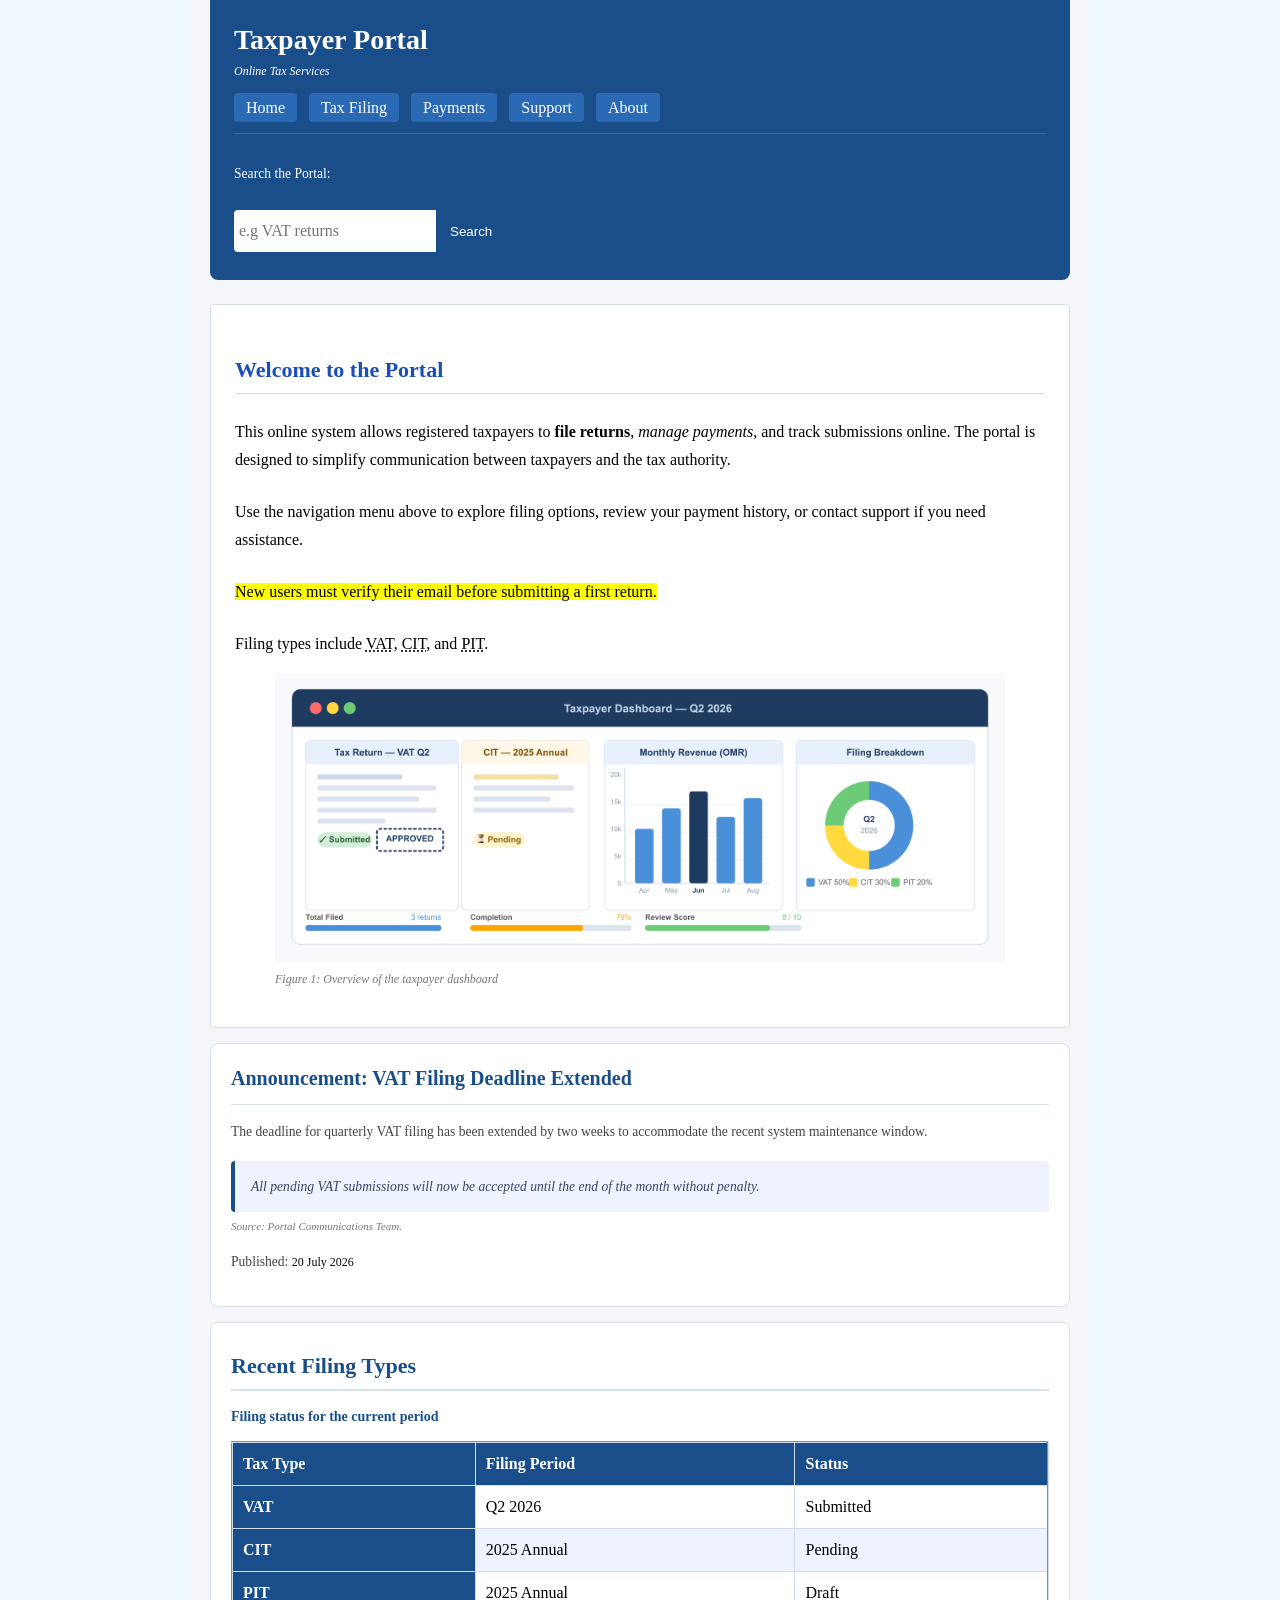
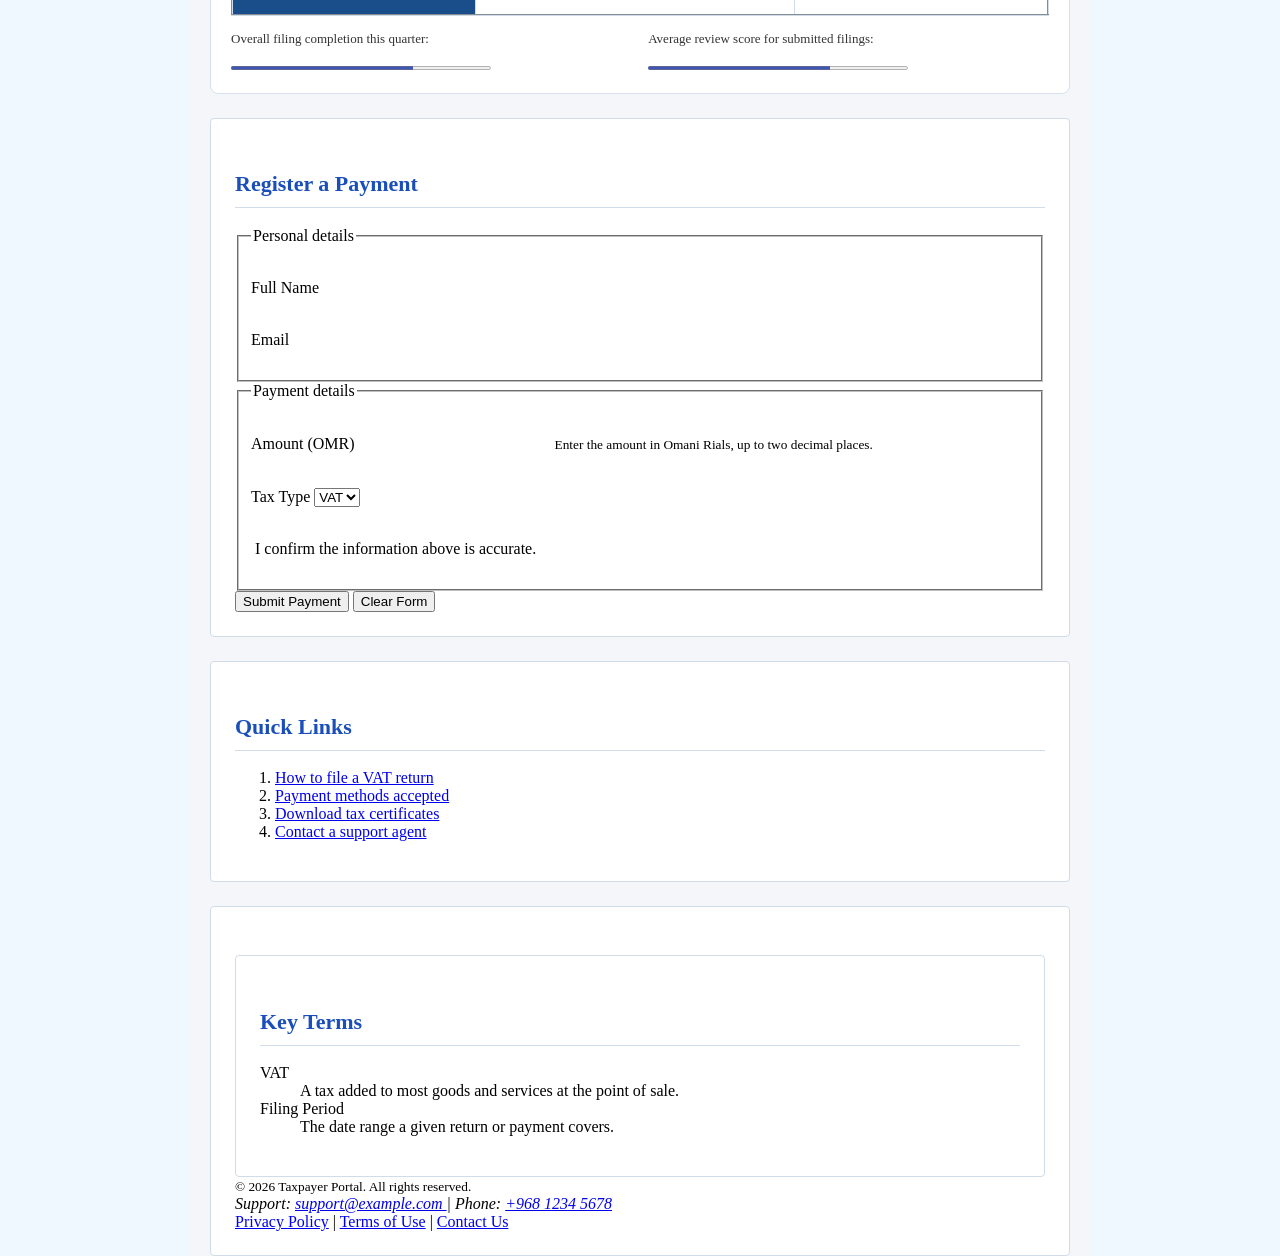
==== commit bb302156: "Practice 5.1: Continue Styling the Taxpayer Portal" ====
--- a/index.html
+++ b/index.html
@@ -5,7 +5,10 @@
     <meta charset="UTF-8">
     <meta name="viewport" content="width=device-width, initial-scale=1.0">
     <title>My HTML Practice</title>
-    <link rel="stylesheet" href="styles.css">
+
+    <link rel="stylesheet" href="css/reset.css">
+    <link rel="stylesheet" href="css/theme.css">
+    <link rel="stylesheet" href="css/styles.css">
 </head>
 
 <body>
@@ -30,7 +33,7 @@
             </div>
         </form>
     </header>
-    <main>
+    <main class="warapper">
         <section id="home">
 
             <h2>Welcome to the Portal</h2>
@@ -100,10 +103,10 @@
 
     </article>
     </footer>
-    <section>
+    <section class="filing-section">
         <h2>Recent Filing Types</h2>
         <h4> Filing status for the current period</h4>
-        <table border="1">
+        <table border="2" >
             <tr>
                 <th>Tax Type</th>
                 <th>Filing Period</th>
@@ -126,12 +129,18 @@
                 <td>Draft</td>
             </tr>
         </table>
-        <div>
+         <div class="progress">
+            <div>
             <label for="completion">Overall filing completion this quarter:</label>
             <progress id="completion" value="70" max="100">70%</progress>
+            </div>
+
+            <div>
             <label for="completion">Average review score for submitted filings:</label>
             <progress id="completion" value="70" max="100">70%</progress>
         </div>
+        </div>
+    
     </section>
     <section id="payments">
 
--- a/css/theme.css
+++ b/css/theme.css
@@ -0,0 +1,21 @@
+:root {
+    --color-primary: #1A4E8A;
+    --color-primary-heading: #1A4EBA;
+    --color-primary-light: #2A6AB5;
+    --color-primary-hover: #2360A5;
+    --color-body-bg: aliceblue;
+    --color-container-bg: #F4F6F9;
+    --color-white: #FFFFFF;
+    --color-quote-bg: #EEF3FF;
+    --color-table-row: #D0DCE8;
+    --color-text: #333333;
+    --color-text-dark: #080707;
+    --color-text-light: #FFFFFF;
+    --color-text-muted: #777777;
+    --color-paragraph: #444444;
+    --color-quote-text: #394765;
+    --color-black: #000000;
+    --color-border: #D0DCE8;
+    --color-border-light: #D8E2EE;
+    --color-progress: #4056B5;
+}
--- a/css/styles.css
+++ b/css/styles.css
@@ -0,0 +1,271 @@
+
+body {
+    background-color: var(--color-body-bg);
+    width: 900px;
+    margin: 0 auto;
+    font-family: Georgia;
+
+}
+
+img {
+    width: 100%;
+    height: auto;
+    display: block;
+}
+
+.header {
+    color: var(--color-text-light);
+    background-color: var(--color-primary);
+    width: 100%;
+    height: 320.4765625;
+    opacity: 1;
+    padding: 24px 24px 16px;
+    border-radius: 0 0 8px 8px;
+}
+
+.container {
+    margin: 0 auto;
+    padding: 0 20px;
+    max-width: 900px;
+    background-color: var(--color-container-bg);
+}
+
+h1 {
+    margin: 0 0 8px 0;
+    padding: 0;
+    font-size: 28px;
+
+}
+
+.p1 {
+    color: var(--color-text-light);
+    font-style: italic;
+    font-size: 12px;
+    margin: 0 0 15px 0;
+}
+
+header nav {
+    margin-top: 20px;
+}
+
+header nav a {
+    margin-right: 8px;
+    background-color: var(--color-primary-light);
+    color: var(--color-text-light);
+    text-decoration: none;
+    padding: 6px 12px;
+    border-radius: 4px;
+}
+
+header a:hover {
+    background-color: var(--color-primary-hover);
+}
+
+.line {
+    margin-top: 16px;
+    margin-bottom: 10px;
+    height: 1px;
+    background-color: var(--color-primary-light);
+    font-style: italic;
+    color:var(--color-black);
+}
+
+
+.search-input {
+    margin-top: 25px;
+    padding: 12px 5px;
+    border-radius: 4px 0 0 4px;
+    background-color: var(--color-white);
+}
+
+.search-btn {
+    border: none;
+    padding: 25px 10px;
+    background: none;
+    color:  var(--color-text-light);
+    cursor: pointer;
+
+}
+
+.search-label {
+    font-family: Georgia;
+    font-weight: 400;
+    font-style: Regular;
+    font-size: 13.6px;
+    line-height: 23.12px;
+    letter-spacing: 0px;
+}
+
+input {
+    all: unset;
+}
+
+section {
+    margin-top: 24px;
+    background-color: var(--color-white);
+    padding: 24px;
+    border: 1px solid var(--color-border);
+    border-radius: 4px;
+}
+
+section h2 {
+    color: var(--color-primary-heading);
+    font-size: 22px;
+    padding: 10px 0;
+    border-bottom: 1px solid var(--color-border);
+
+}
+
+section p {
+    margin-top: 24px;
+    font-size: 16px;
+    line-height: 28px;
+
+}
+
+figcaption {
+    color: var(--color-text-muted);
+    font-size: 12px;
+    font-style: italic;
+    margin-top: 10px;
+    text-align: left;
+}
+
+article {
+    background-color:var(--color-white);
+    width: 100%;
+    padding: 20px;
+    margin-top: 15px;
+    border: 1px solid var(--color-border-light);
+    border-radius: 8px;
+}
+
+article h2 {
+    color: var(--color-primary);
+    font-family: Georgia;
+    font-weight: 700;
+    font-size: 20px;
+    margin: 0 0 15px;
+    padding-bottom: 12px;
+    border-bottom: 1px solid var(--color-border-light);
+    line-height: 1.4;
+}
+
+article>p {
+    color: var(--color-paragraph);
+    font-family: Georgia;
+    font-size: 13.6px;
+    font-weight: 400;
+    line-height: 23.12px;
+    margin: 12px 0;
+}
+
+article figure {
+    margin: 18px 0;
+}
+
+article blockquote {
+    background-color:var(--color-quote-bg);
+    border-left: 4px solid var(--color-primary);
+    padding: 14px 16px;
+    margin: 0;
+    border-radius: 4px;
+}
+
+article blockquote p {
+    color: var(--color-quote-text);
+    font-family: Georgia;
+    font-size: 13.6px;
+    font-weight: 400;
+    font-style: italic;
+    line-height: 23.12px;
+    letter-spacing: 0;
+    margin: 0;
+}
+
+article figcaption {
+    color:  var(--color-text-muted);
+    font-family: Georgia;
+    font-size: 11px;
+    font-style: italic;
+    font-weight: 400;
+    margin-top: 8px;
+}
+
+article time {
+    color: var(--color-text-dark);
+    font-size: 12px;
+    font-style: Georgia;
+}
+
+.filing-section {
+    background-color: var(--color-white);
+    padding: 20px;
+    margin-top: 15px;
+    border: 1px solid  var(--color-border-light);
+    border-radius: 8px;
+}
+
+.filing-section h2 {
+    color: var(--color-primary);
+    font-family: Georgia;
+    font-size: 22px;
+    margin: 0 0 18px;
+    padding-bottom: 10px;
+    border-bottom: 2px solid var(--color-border-light);
+}
+
+.filing-section h4 {
+    color: var(--color-primary);
+    font-family: Georgia;
+    font-size: 14px;
+    margin: 18px 0 10px;
+    width: 100%;
+}
+
+.filing-section table {
+    width: 100%;
+    margin-top: 16px;
+    border-color:var(--color-border);
+    border-collapse: collapse;
+}
+.filing-section table th {
+    border: 1px solid var(--color-border);
+    color: var(--color-text-light);
+    text-align: left;
+    background-color: var(--color-primary);
+    padding: 12px 10px; 
+}
+.filing-section table td {
+    border: 1px solid var(--color-border);
+    padding: 12px 10px; 
+}
+.filing-section tr:nth-child(3) {
+    background-color:var(--color-quote-bg);
+}
+
+.progress {
+    margin-top: 15px;
+    width: 100%;
+    display: flex;
+    justify-content: space-between;
+}
+
+.progress div {
+    width: 49%;
+}
+
+.progress label {
+    display: block;
+    font-family: Georgia;
+    font-size: 13px;
+    color:var(--color-text);
+    margin-bottom: 8px;
+}
+
+.progress progress {
+    margin-top: 0;
+    width: 260px;
+    height: 8px;
+    accent-color: var(--color-progress);
+}
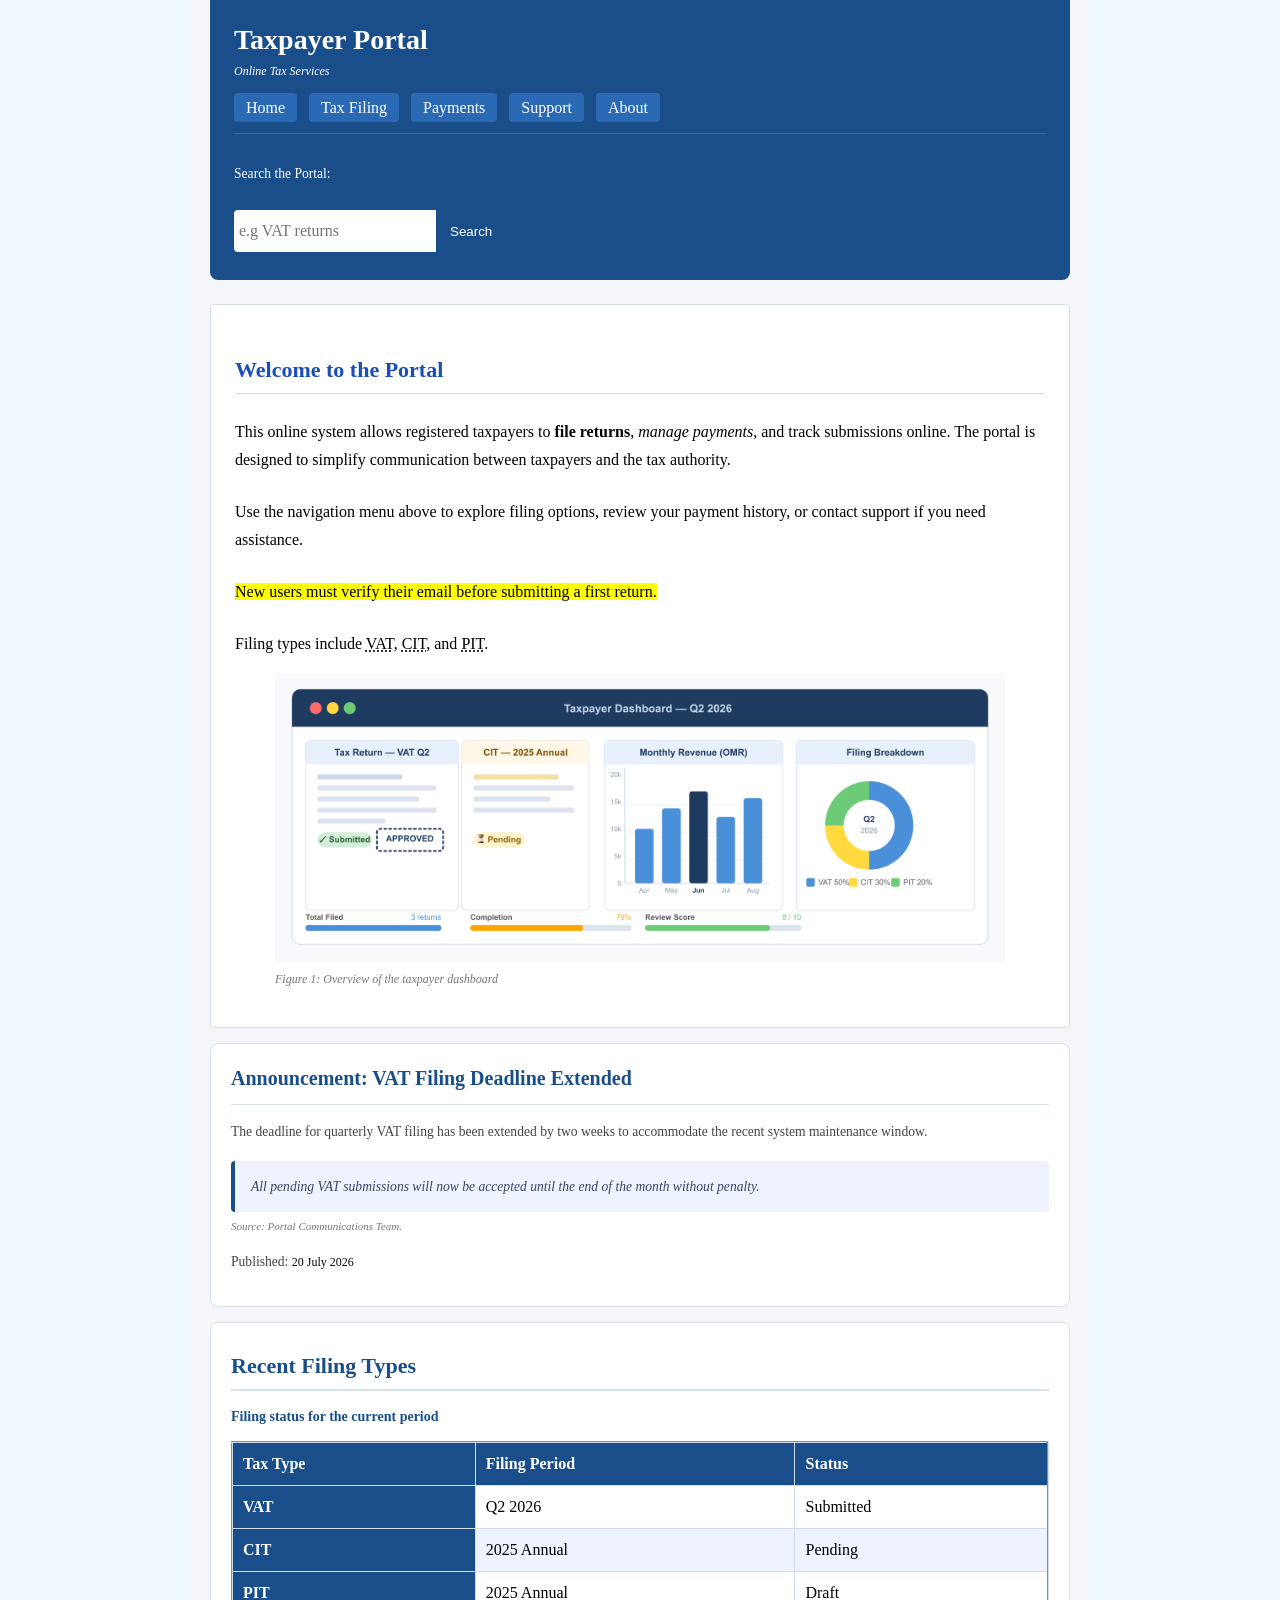
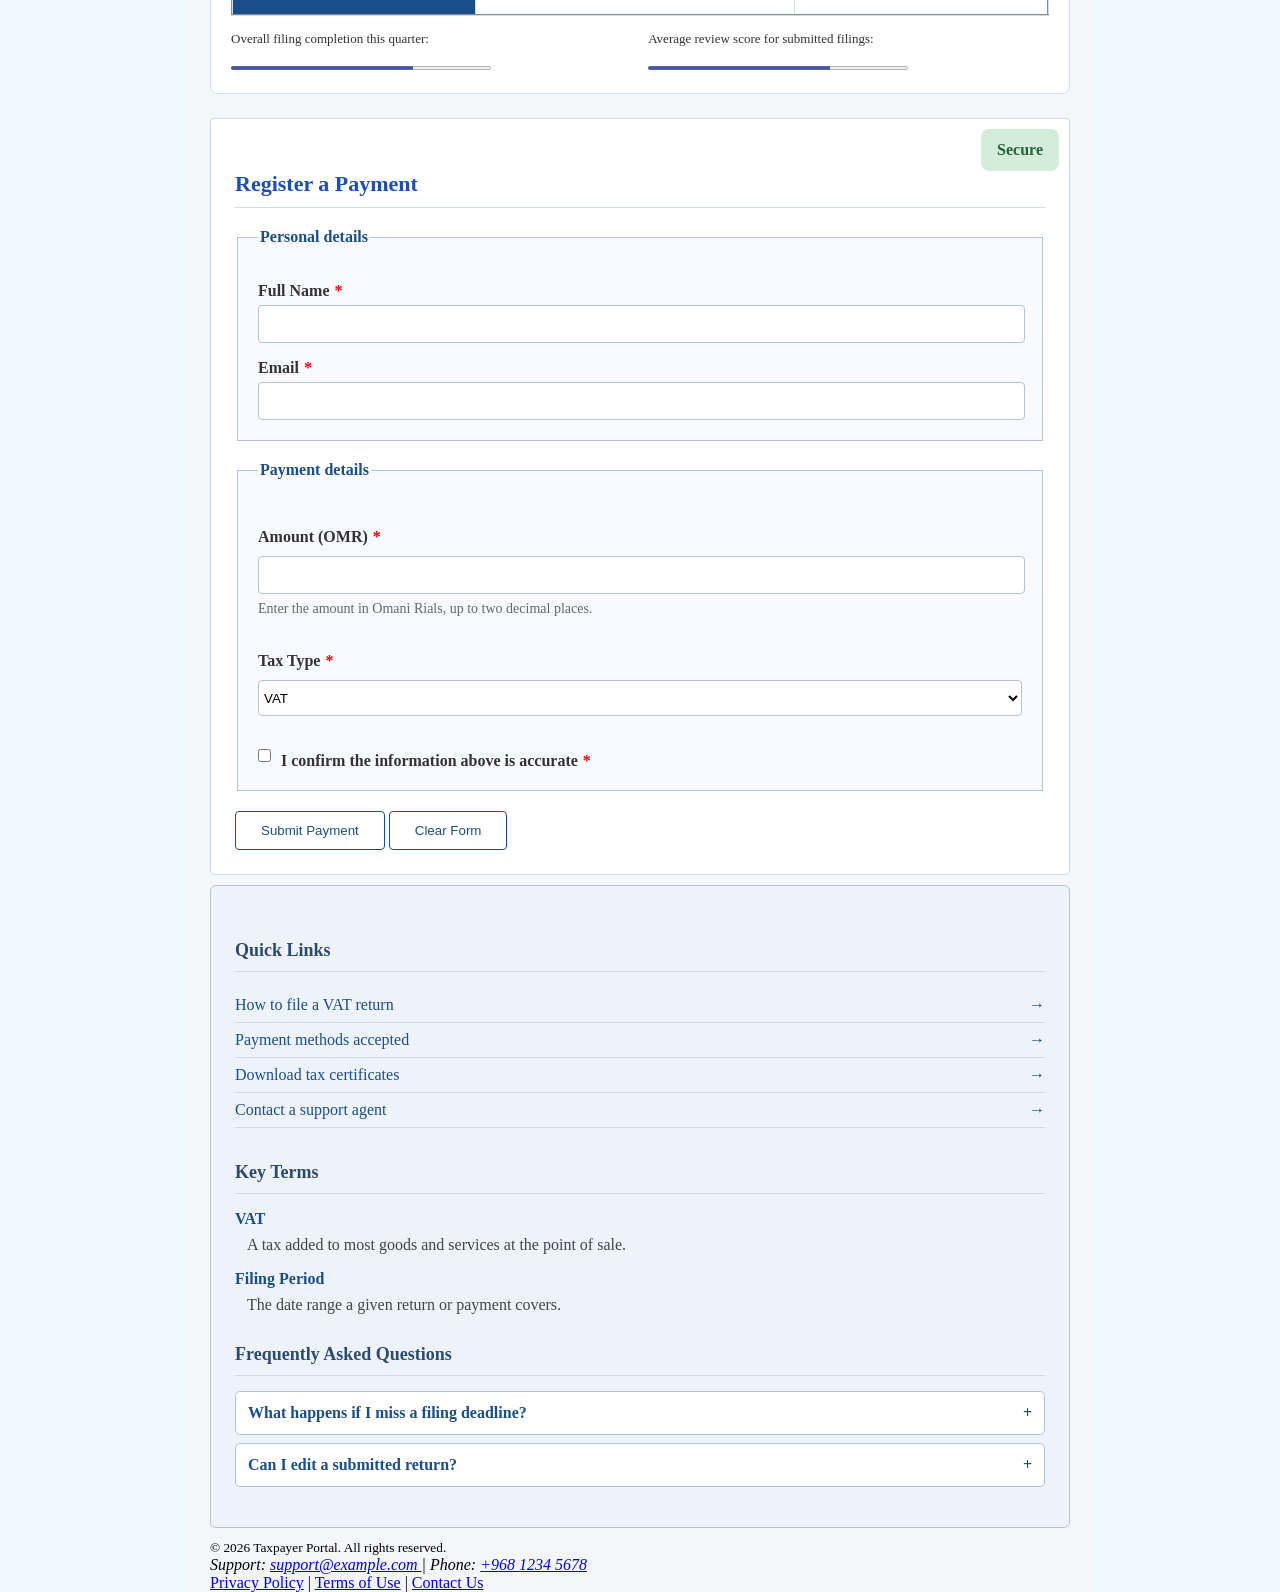
==== commit ea269c8a: "Practice 6.1: Style the Payment Form and Quick Links" ====
--- a/index.html
+++ b/index.html
@@ -142,29 +142,28 @@
         </div>
     
     </section>
-    <section id="payments">
+    <section class="register-payment">
 
         <h2>Register a Payment</h2>
+        <div class="payment-secure"> </div>
 
         <form>
-
-            <fieldset>
-
+            <fieldset class="register-fieldset">
                 <legend>Personal details</legend>
 
-                <p>
+                <div>
                     <label for="fullname">Full Name</label>
                     <input type="text" id="fullname" name="fullname" required>
-                </p>
-
-                <p>
+                </div>
+
+                <div>
                     <label for="email">Email</label>
                     <input type="email" id="email" name="email" required>
-                </p>
+                </div>
 
             </fieldset>
 
-            <fieldset>
+            <fieldset class="register-fieldset">
 
                 <legend>Payment details</legend>
 
@@ -189,22 +188,22 @@
                     </select>
                 </p>
 
-                <p>
+                 <div class="checkbox-wrapper">
                     <input type="checkbox" id="confirmation" name="confirmation" required>
-
-                    <label for="confirmation">
-                        I confirm the information above is accurate.
-                    </label>
-                </p>
-
+                    <label for="confirmation"> I confirm the information above is accurate</label>
+                 </div>
+                    
             </fieldset>
+            <div class="btn-wrapper">
 
             <button type="submit">Submit Payment</button>
             <button type="reset">Clear Form</button>
+            </div>
 
         </form>
 
     </section>
+    <div class="final-info">
     <section>
         <h2>Quick Links</h2>
         <ol>
@@ -215,8 +214,6 @@
         </ol>
     </section>
 
-    <section>
-        </nav>
         <section>
 
             <h2>Key Terms</h2>
@@ -237,6 +234,23 @@
             </dl>
 
         </section>
+            <section class="faq">
+        <h2>Frequently Asked Questions</h2>
+
+        <details>
+            <summary>What happens if I miss a filing deadline?</summary>
+            <p>Late submissions may incur a penalty. Contact support if you need an extension.</p>
+        </details>
+
+        <details>
+            <summary>Can I edit a submitted return?</summary>
+            <p>Submitted returns cannot be edited directly, but you can file a correction request.</p>
+        </details>
+
+    </section>
+
+</div>
+    
         <footer>
 
             <small>
--- a/css/theme.css
+++ b/css/theme.css
@@ -18,4 +18,17 @@
     --color-border: #D0DCE8;
     --color-border-light: #D8E2EE;
     --color-progress: #4056B5;
+    --color-success: #276139;
+    --color-success-bg: #D4EDDA;
+    --color-success-hover: #A1ECB3;
+    --color-field-bg: #F8FAFF;
+    --color-field-border: #B0C4DE;
+    --color-focus: #0075FF;
+    --color-danger: red;
+    --color-muted: #666666;
+    --color-section-bg: #EEF3FB;
+    --color-section-heading: #2C4A6E;
+    --color-link-hover: #007BFF;
+    --color-button-hover: #767676;
+    
 }
--- a/css/styles.css
+++ b/css/styles.css
@@ -268,4 +268,208 @@
     width: 260px;
     height: 8px;
     accent-color: var(--color-progress);
-}+}
+.register-payment{
+    position:relative;
+}
+.payment-secure::after{
+    content: 'Secure';
+    position:absolute;
+    right: 10px;
+    top:10px;
+    color: var(--color-success);
+    font-weight: 700;
+    padding: 12px 16px;
+    border-radius: 8px;
+    background-color: var(--color-success-bg);
+}
+.register-payment::after{
+    font-weight: 700;
+    padding:12px 16px;
+    border-radius: 14px;
+    transition: background-color ease .3s;
+}
+.register-payment:hover::after{
+    background-color: var(--color-success-hover);
+}
+.register-payment fieldset{
+    background-color: var(--color-field-bg);
+    margin-top: 20px;
+    padding: 20px;
+    border:1px solid var(--color-field-border);
+}
+.register-payment legend{
+    color:var(--color-primary);
+    font-weight: 700;
+}
+.register-payment fieldset label{
+    color: var(--color-text);
+    font-weight: bold;
+    margin-top: 16px;
+    display: block;
+    
+}
+.register-fieldset input, .register-fieldset select{
+    width: 100%;
+    margin-top:5px;
+    height: 36px;
+    border:1px solid var(--color-field-border);
+    border-radius: 4px;
+    padding-left: 1px;
+    background-color: var(--color-white);
+}
+.register-fieldset input:focus-visible, .register-fieldset select:focus-visible {
+    border-color: var(--color-focus);
+    border-width: 2px;
+    outline: none;
+}
+.register-payment fieldset label::after{
+    content: '*';
+    color:var(--color-danger);
+    padding-left: 5px;
+}
+.register-payment small{
+    color: var(--color-muted);
+    font-size: 14px;
+}
+.register-payment button:disabled {
+    opacity: 0.5;
+    cursor: not-allowed;
+}
+.checkbox-wrapper {
+    display: flex;
+    align-items: center;
+    gap: 10px;
+    margin-top: 20px;
+}
+
+.checkbox-wrapper label {
+    font-size: 16px;
+}
+
+.checkbox-wrapper input {
+    width: 13px;
+    height: 13px;
+    appearance: auto;
+    opacity: 1;
+    border-radius: 2px;
+    border: 1px solid;
+}
+.checkbox-wrapper input:checked {
+    accent-color: var(--color-primary);
+}
+.register-payment button{
+    border: 1px solid var(--color-primary);
+    padding: 11px 25px;
+    color:var(--color-primary);
+    background-color:transparent;
+    border-radius: 4px;
+}
+.register-payment button:hover{
+    background-color: var(--color-button-hover);
+    color: var(--color-text-light);
+}
+.btn-wrapper{
+    margin-top: 20px;
+}
+.final-info {
+    background-color: var(--color-section-bg);
+    border: 1px solid var(--color-field-border);
+    padding: 20px 24px;
+    border-radius: 6px;
+    margin-top: 10px;
+    margin-bottom: 10px;
+}
+.final-info section {
+    background: transparent;
+    border: none;
+    padding: 0;
+    margin-bottom: 20px;
+}
+
+.final-info h2 {
+    color: var(--color-section-heading);
+    font-size: 18px;
+}
+
+.final-info ol {
+    list-style: none;
+    padding: 0;
+}
+
+.final-info li {
+    border-bottom: 1px solid var(--color-border);
+}
+
+.final-info a {
+    width: 100%;
+    display: block;
+    position: relative;
+    color:  var(--color-primary);
+    text-decoration: none;
+    padding: 8px 16px 8px 0;
+}
+
+.final-info a::after {
+    content: '→';
+    position: absolute;
+    right: 0;
+}
+
+.final-info a:hover {
+    color: var(--color-link-hover);
+    text-decoration: underline;
+}
+
+.final-info dt {
+    color: var(--color-primary);
+    font-weight: bold;
+    margin-top: 16px;
+}
+
+.final-info dd {
+    margin: 8px 0 16px 12px;
+    color:  var(--color-paragraph);
+}
+
+.faq {
+    margin-top: 20px;
+}
+
+.faq details {
+    background-color: var(--color-white);
+    border: 1px solid var(--color-field-border);
+    border-radius: 5px;
+    margin-top: 8px;
+}
+
+.faq summary {
+    color: var(--color-primary);
+    font-weight: bold;
+    padding: 12px;
+    cursor: pointer;
+    list-style: none;
+    position: relative;
+}
+
+.faq summary::after {
+    content: '+';
+    position: absolute;
+    right: 12px;
+    top: 50%;
+    transform: translateY(-50%);
+}
+.faq details:hover {
+    border-color: var(--color-primary);
+    background-color: var(--color-field-bg);
+}
+
+.faq details[open] summary::after {
+    content: '−';
+}
+
+.faq details p {
+    padding: 0 12px 12px;
+    margin: 0;
+    color: var(--color-paragraph);
+}
